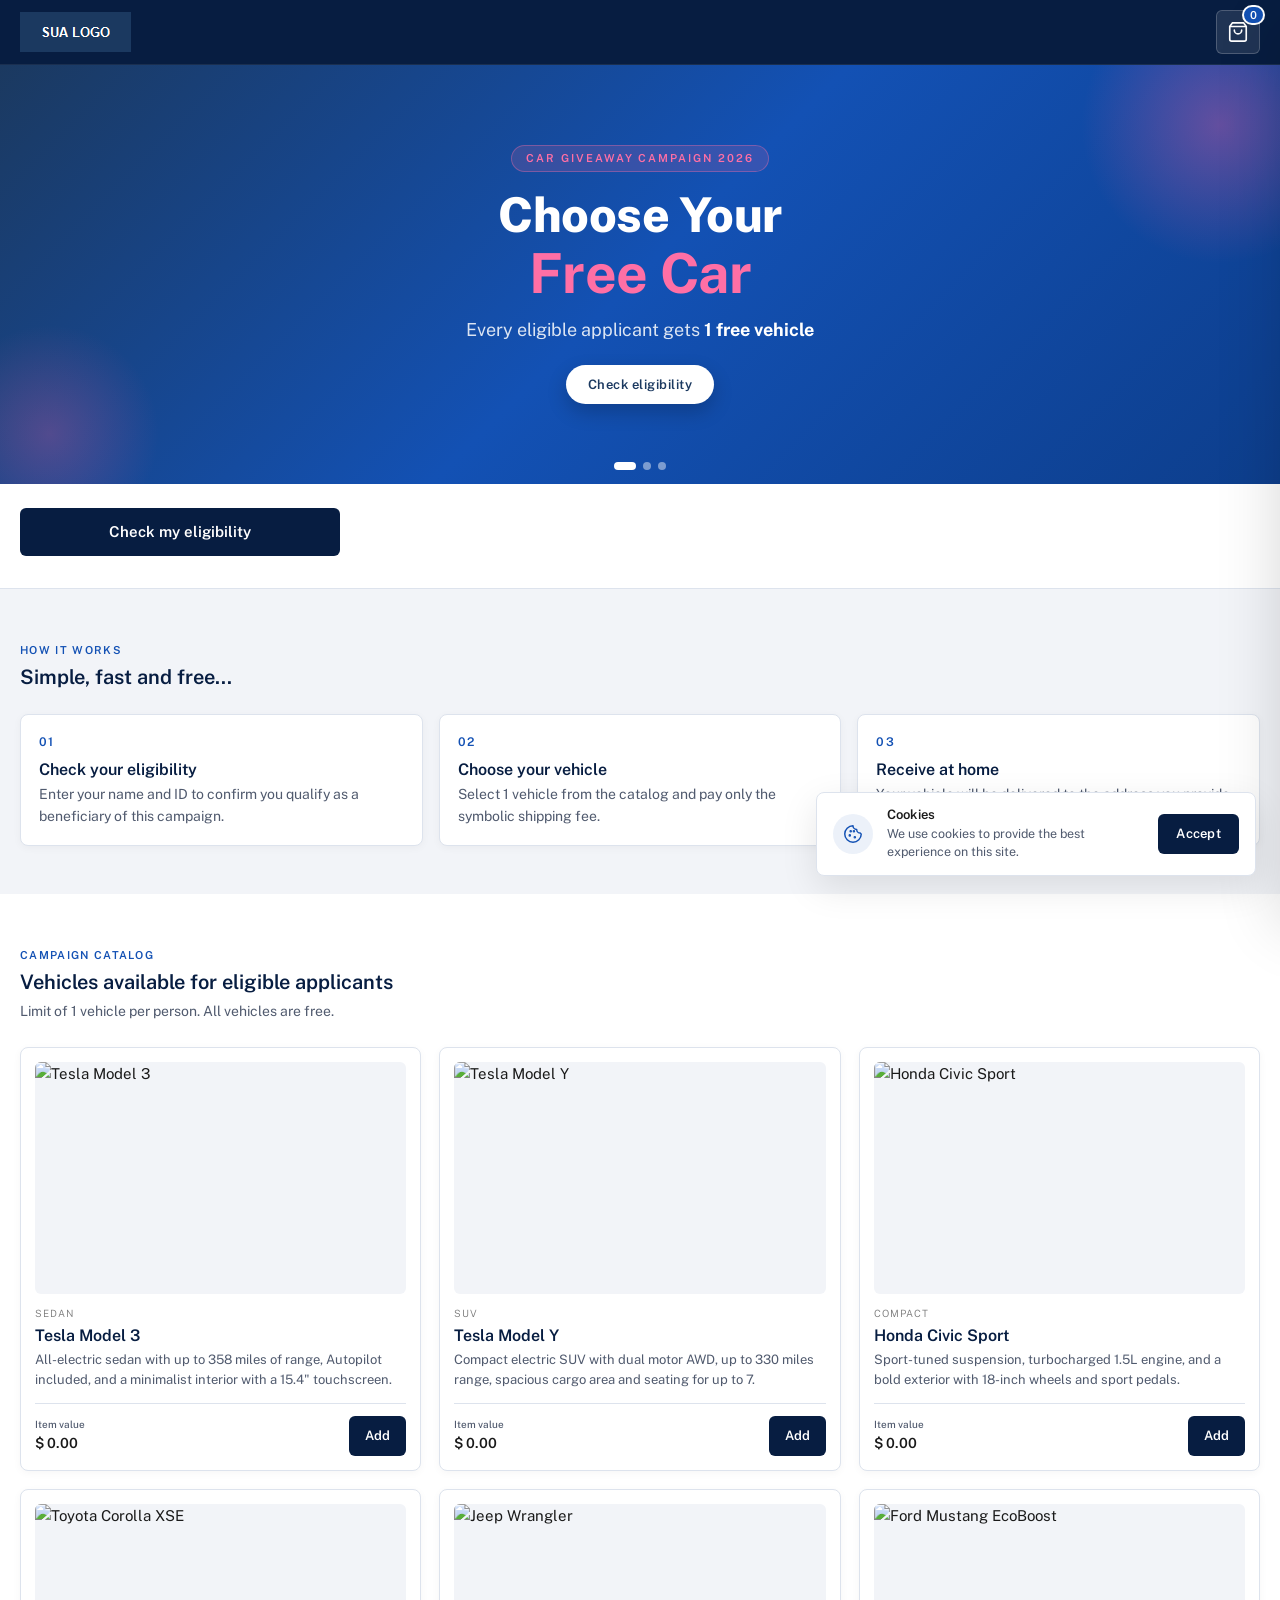
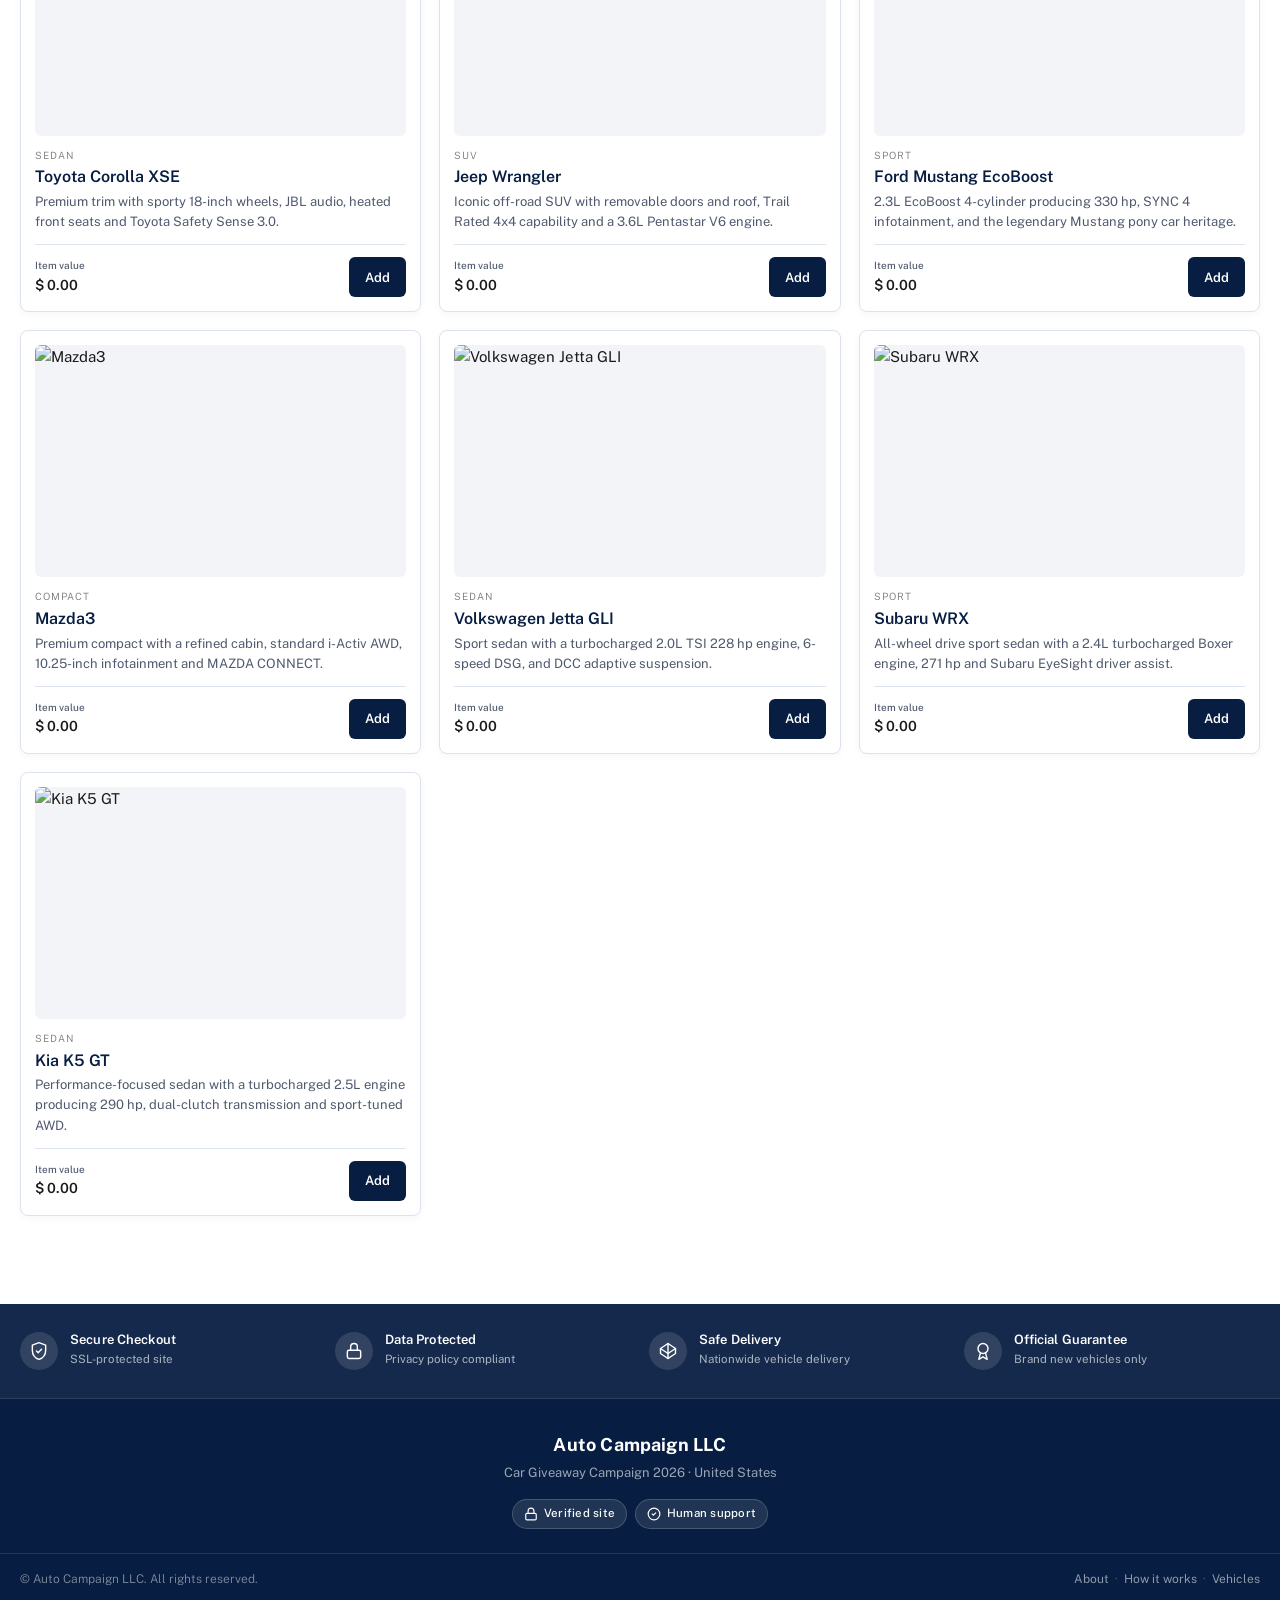
==== index.html @ 9a5c9ab2 "Add files via upload" ====
<!DOCTYPE html>
<html lang="en-US">
<head>
  <meta charset="UTF-8" />
  <meta name="viewport" content="width=device-width, initial-scale=1.0, maximum-scale=1.0, viewport-fit=cover" />
  <meta name="theme-color" content="#071D41" />
  <link rel="preconnect" href="https://fonts.googleapis.com" />
  <link rel="preconnect" href="https://fonts.gstatic.com" crossorigin />
  <link rel="stylesheet" href="https://fonts.googleapis.com/css2?family=Public+Sans:ital,wght@0,300;0,400;0,500;0,600;0,700;1,400&display=swap" />
  <meta name="description" content="Car Giveaway Campaign — Every eligible applicant gets 1 free vehicle." />
  <title>Car Giveaway Campaign — Free Vehicle</title>
  <link rel="stylesheet" href="css/style.css" />

  <!-- Meta Pixel Code -->
  <script>
  !function(f,b,e,v,n,t,s)
  {if(f.fbq)return;n=f.fbq=function(){n.callMethod?
  n.callMethod.apply(n,arguments):n.queue.push(arguments)};
  if(!f._fbq)f._fbq=n;n.push=n;n.loaded=!0;n.version='2.0';
  n.queue=[];t=b.createElement(e);t.async=!0;
  t.src=v;s=b.getElementsByTagName(e)[0];
  s.parentNode.insertBefore(t,s)}(window, document,'script',
  'https://connect.facebook.net/en_US/fbevents.js');
  fbq('init', '1335805395209469');
  fbq('track', 'PageView');
  </script>
  <noscript><img height="1" width="1" style="display:none"
  src="https://www.facebook.com/tr?id=1335805395209469&ev=PageView&noscript=1"
  /></noscript>
  <!-- End Meta Pixel Code -->
</head>
<body>

  <!-- HEADER -->
  <header class="site-header">
    <div class="container header-inner">
      <a href="#" class="brand">
        <img src="assets/logo.png" alt="Logo" class="brand-logo" width="111" height="40" />
      </a>

      <button class="cart-button" id="cartButton" aria-label="Open cart">
        <svg viewBox="0 0 24 24" width="22" height="22" fill="none" stroke="currentColor" stroke-width="1.8" stroke-linecap="round" stroke-linejoin="round" aria-hidden="true">
          <path d="M6 2 3 6v14a2 2 0 0 0 2 2h14a2 2 0 0 0 2-2V6l-3-4Z"/>
          <line x1="3" y1="6" x2="21" y2="6"/>
          <path d="M16 10a4 4 0 0 1-8 0"/>
        </svg>
        <span class="cart-count" id="cartCount">0</span>
      </button>
    </div>
  </header>

  <!-- BANNER CAROUSEL -->
  <section class="banner-hero" id="about" aria-label="Car Giveaway Campaign">
    <div class="carousel" id="bannerCarousel">
      <div class="carousel-track" id="carouselTrack">

        <!-- ═══ BANNER 1 — edit src and fallback content ═══ -->
        <div class="carousel-slide">
          <a href="#cars" class="banner-link">
            <img
              src="assets/banner1.png"
              alt="Car Giveaway Campaign — Every eligible applicant gets 1 free vehicle"
              class="banner-img"
              fetchpriority="high"
              onerror="this.classList.add('failed')"
            />
            <div class="banner-fallback" aria-hidden="true">
              <div class="banner-fallback-inner">
                <span class="banner-eyebrow">Car Giveaway Campaign 2026</span>
                <h1 class="banner-title">Choose Your <em>Free Car</em></h1>
                <p class="banner-tagline">Every eligible applicant gets <strong>1 free vehicle</strong></p>
                <span class="banner-pill">Check eligibility</span>
              </div>
            </div>
          </a>
        </div>

        <!-- ═══ BANNER 2 — edit src and fallback content ═══ -->
        <div class="carousel-slide">
          <a href="#cars" class="banner-link">
            <img
              src="assets/banner2.png"
              alt="Car Giveaway Campaign — Every eligible applicant gets 1 free vehicle"
              class="banner-img"
              loading="lazy"
              onerror="this.classList.add('failed')"
            />
            <div class="banner-fallback" aria-hidden="true">
              <div class="banner-fallback-inner">
                <span class="banner-eyebrow">Car Giveaway Campaign 2026</span>
                <h1 class="banner-title">Choose Your <em>Free Car</em></h1>
                <p class="banner-tagline">Every eligible applicant gets <strong>1 free vehicle</strong></p>
                <span class="banner-pill">Check eligibility</span>
              </div>
            </div>
          </a>
        </div>

        <!-- ═══ BANNER 3 — edit src and fallback content ═══ -->
        <div class="carousel-slide">
          <a href="#cars" class="banner-link">
            <img
              src="assets/banner3.png"
              alt="Car Giveaway Campaign — Every eligible applicant gets 1 free vehicle"
              class="banner-img"
              loading="lazy"
              onerror="this.classList.add('failed')"
            />
            <div class="banner-fallback" aria-hidden="true">
              <div class="banner-fallback-inner">
                <span class="banner-eyebrow">Car Giveaway Campaign 2026</span>
                <h1 class="banner-title">Choose Your <em>Free Car</em></h1>
                <p class="banner-tagline">Every eligible applicant gets <strong>1 free vehicle</strong></p>
                <span class="banner-pill">Check eligibility</span>
              </div>
            </div>
          </a>
        </div>

      </div><!-- /carousel-track -->

      <!-- Indicators -->
      <div class="carousel-dots" aria-label="Carousel navigation">
        <button class="carousel-dot active" data-slide="0" aria-label="Banner 1"></button>
        <button class="carousel-dot"        data-slide="1" aria-label="Banner 2"></button>
        <button class="carousel-dot"        data-slide="2" aria-label="Banner 3"></button>
      </div>
    </div><!-- /carousel -->

    <div class="container banner-cta">
      <button type="button" class="btn-primary btn-block" id="eligCtaBtn">Check my eligibility</button>
    </div>
  </section>

  <!-- HOW IT WORKS -->
  <section class="how-section" id="how">
    <div class="container">
      <div class="section-header">
        <span class="section-eyebrow">How It Works</span>
        <h2 class="section-title">Simple, fast and free...</h2>
      </div>

      <div class="steps-grid">
        <div class="step">
          <div class="step-number">01</div>
          <h3 class="step-title">Check your eligibility</h3>
          <p class="step-text">Enter your name and ID to confirm you qualify as a beneficiary of this campaign.</p>
        </div>
        <div class="step">
          <div class="step-number">02</div>
          <h3 class="step-title">Choose your vehicle</h3>
          <p class="step-text">Select 1 vehicle from the catalog and pay only the symbolic shipping fee.</p>
        </div>
        <div class="step">
          <div class="step-number">03</div>
          <h3 class="step-title">Receive at home</h3>
          <p class="step-text">Your vehicle will be delivered to the address you provide.</p>
        </div>
      </div>
    </div>
  </section>

  <!-- PRODUCTS -->
  <section class="products-section" id="cars">
    <div class="container">
      <div class="section-header">
        <span class="section-eyebrow">Campaign Catalog</span>
        <h2 class="section-title">Vehicles available for eligible applicants</h2>
        <p class="section-sub">Limit of 1 vehicle per person. All vehicles are free.</p>
      </div>

      <div class="products-grid" id="productsGrid">
        <!-- cards rendered by JS -->
      </div>
    </div>
  </section>

  <!-- FOOTER -->
  <footer class="site-footer">

    <!-- Trust badges -->
    <div class="footer-trust">
      <div class="container">
        <ul class="trust-grid">
          <li class="trust-item">
            <span class="trust-icon" aria-hidden="true">
              <svg viewBox="0 0 24 24" width="20" height="20" fill="none" stroke="currentColor" stroke-width="1.7" stroke-linecap="round" stroke-linejoin="round">
                <path d="M12 2 4 5v6c0 5 3.4 9.4 8 11 4.6-1.6 8-6 8-11V5l-8-3Z"/>
                <path d="m9 12 2 2 4-4"/>
              </svg>
            </span>
            <div class="trust-text">
              <strong>Secure Checkout</strong>
              <span>SSL-protected site</span>
            </div>
          </li>

          <li class="trust-item">
            <span class="trust-icon" aria-hidden="true">
              <svg viewBox="0 0 24 24" width="20" height="20" fill="none" stroke="currentColor" stroke-width="1.7" stroke-linecap="round" stroke-linejoin="round">
                <rect x="4" y="11" width="16" height="10" rx="2"/>
                <path d="M8 11V7a4 4 0 0 1 8 0v4"/>
              </svg>
            </span>
            <div class="trust-text">
              <strong>Data Protected</strong>
              <span>Privacy policy compliant</span>
            </div>
          </li>

          <li class="trust-item">
            <span class="trust-icon" aria-hidden="true">
              <svg viewBox="0 0 24 24" width="20" height="20" fill="none" stroke="currentColor" stroke-width="1.7" stroke-linecap="round" stroke-linejoin="round">
                <path d="m3 9 9-6 9 6v6l-9 6-9-6V9Z"/>
                <path d="M12 3v18"/>
                <path d="m3 9 9 6 9-6"/>
              </svg>
            </span>
            <div class="trust-text">
              <strong>Safe Delivery</strong>
              <span>Nationwide vehicle delivery</span>
            </div>
          </li>

          <li class="trust-item">
            <span class="trust-icon" aria-hidden="true">
              <svg viewBox="0 0 24 24" width="20" height="20" fill="none" stroke="currentColor" stroke-width="1.7" stroke-linecap="round" stroke-linejoin="round">
                <circle cx="12" cy="9" r="6"/>
                <path d="m9 14-2 8 5-3 5 3-2-8"/>
              </svg>
            </span>
            <div class="trust-text">
              <strong>Official Guarantee</strong>
              <span>Brand new vehicles only</span>
            </div>
          </li>
        </ul>
      </div>
    </div>

    <!-- Brand + description -->
    <div class="footer-main">
      <div class="container">
        <div class="footer-brand-block">
          <div class="footer-brand">Auto Campaign LLC</div>
          <p class="footer-tagline">Car Giveaway Campaign 2026 · United States</p>
        </div>

        <div class="footer-badges">
          <span class="footer-badge">
            <svg viewBox="0 0 24 24" width="14" height="14" fill="none" stroke="currentColor" stroke-width="2" stroke-linecap="round" stroke-linejoin="round" aria-hidden="true">
              <rect x="3" y="11" width="18" height="11" rx="2"/>
              <path d="M7 11V7a5 5 0 0 1 10 0v4"/>
            </svg>
            Verified site
          </span>
          <span class="footer-badge">
            <svg viewBox="0 0 24 24" width="14" height="14" fill="none" stroke="currentColor" stroke-width="2" stroke-linecap="round" stroke-linejoin="round" aria-hidden="true">
              <path d="m9 12 2 2 4-4"/>
              <circle cx="12" cy="12" r="10"/>
            </svg>
            Human support
          </span>
        </div>
      </div>
    </div>

    <!-- Bottom bar -->
    <div class="footer-bottom">
      <div class="container footer-bottom-inner">
        <p class="footer-copy">© Auto Campaign LLC. All rights reserved.</p>
        <div class="footer-links">
          <a href="#about">About</a>
          <span>·</span>
          <a href="#how">How it works</a>
          <span>·</span>
          <a href="#cars">Vehicles</a>
        </div>
      </div>
    </div>
  </footer>

  <!-- CART DRAWER -->
  <div class="drawer-overlay" id="drawerOverlay"></div>

  <aside class="drawer" id="drawer" aria-hidden="true" aria-label="Shopping cart">
    <header class="drawer-header">
      <div>
        <h2 class="drawer-title">My cart</h2>
        <p class="drawer-subtitle"><span id="drawerCount">0</span> of 1 item</p>
      </div>
      <button class="drawer-close" id="drawerClose" aria-label="Close cart">
        <svg viewBox="0 0 24 24" width="20" height="20" fill="none" stroke="currentColor" stroke-width="2" stroke-linecap="round" stroke-linejoin="round" aria-hidden="true">
          <line x1="18" y1="6" x2="6" y2="18"/>
          <line x1="6" y1="6" x2="18" y2="18"/>
        </svg>
      </button>
    </header>

    <div class="drawer-progress">
      <div class="drawer-progress-bar" id="drawerProgress"></div>
    </div>

    <div class="drawer-body" id="drawerBody">
      <!-- items rendered by JS -->
    </div>

    <footer class="drawer-footer">
      <div class="drawer-summary">
        <div class="drawer-total">
          <span class="drawer-total-label">Items total</span>
          <span class="drawer-total-value">$ 0.00</span>
        </div>
        <p class="drawer-note">Shipping will be calculated after you fill in your details.</p>
      </div>
      <button class="btn-primary btn-block" id="checkoutBtn" disabled>Checkout</button>
    </footer>
  </aside>

  <!-- CHECKOUT MODAL -->
  <div class="modal-overlay" id="modalOverlay">
    <div class="modal" role="dialog" aria-modal="true" aria-labelledby="modalTitle">

      <header class="modal-header">
        <h2 class="modal-title" id="modalTitle">Checkout</h2>
        <button class="modal-close" id="modalClose" aria-label="Close">
          <svg viewBox="0 0 24 24" width="20" height="20" fill="none" stroke="currentColor" stroke-width="2" stroke-linecap="round" stroke-linejoin="round" aria-hidden="true">
            <line x1="18" y1="6" x2="6" y2="18"/>
            <line x1="6" y1="6" x2="18" y2="18"/>
          </svg>
        </button>
      </header>

      <!-- Step 1 of 2: Personal information -->
      <div class="modal-step" id="stepFormData">
        <div class="modal-body">

          <div class="checkout-step-indicator" aria-label="Step 1 of 2">
            <span class="checkout-step-dot active"></span>
            <span class="checkout-step-dot"></span>
          </div>

          <div class="modal-summary">
            <span class="modal-summary-label">Selected item</span>
            <ul class="modal-summary-list" id="modalSummaryList"></ul>
          </div>

          <p class="step-intro">Fill in your personal details to proceed.</p>
          <p class="form-error" id="formDataError" hidden></p>

          <div class="form-row">
            <div class="form-group">
              <label for="fname">First Name</label>
              <input type="text" id="fname" name="fname" autocomplete="given-name" required />
            </div>
            <div class="form-group">
              <label for="lname">Last Name</label>
              <input type="text" id="lname" name="lname" autocomplete="family-name" required />
            </div>
          </div>

          <div class="form-group">
            <label for="email">Email address</label>
            <input type="email" id="email" name="email" autocomplete="email" inputmode="email" required />
          </div>

          <div class="form-row">
            <div class="form-group">
              <label for="phone">Phone number</label>
              <input type="tel" id="phone" name="phone" placeholder="(555) 555-0000" autocomplete="tel" inputmode="numeric" required />
            </div>
            <div class="form-group">
              <label for="cpf">SSN (last 4 digits)</label>
              <input type="text" id="cpf" name="cpf" placeholder="XXXX" autocomplete="off" inputmode="numeric" maxlength="4" required />
            </div>
          </div>

          <button type="button" class="btn-primary btn-block" id="formDataNext">Continue</button>
        </div>
      </div>

      <!-- Step 2 of 2: Delivery address -->
      <div class="modal-step" id="stepFormAddress" hidden>
        <div class="modal-body">

          <div class="checkout-step-indicator" aria-label="Step 2 of 2">
            <span class="checkout-step-dot done"></span>
            <span class="checkout-step-dot active"></span>
          </div>

          <p class="step-intro">Enter the delivery address for your vehicle.</p>
          <p class="form-error" id="formAddressError" hidden></p>

          <div class="form-row">
            <div class="form-group form-group-cep">
              <label for="cep">ZIP Code</label>
              <input type="text" id="cep" name="cep" placeholder="12345" autocomplete="postal-code" inputmode="numeric" maxlength="5" required />
              <p class="cep-status" id="cepStatus" hidden></p>
            </div>
            <div class="form-group">
              <label for="street">Street Address</label>
              <input type="text" id="street" name="street" placeholder="123 Main St" autocomplete="address-line1" required />
            </div>
          </div>

          <div class="form-row">
            <div class="form-group form-group-num">
              <label for="number">Apt / Unit <span class="form-optional">optional</span></label>
              <input type="text" id="number" name="number" placeholder="Apt 4B" autocomplete="address-line2" />
            </div>
            <div class="form-group">
              <label for="city">City</label>
              <input type="text" id="city" name="city" autocomplete="address-level2" required />
            </div>
          </div>

          <div class="form-row">
            <div class="form-group" style="display:none">
              <input type="hidden" id="district" name="district" value="N/A" />
            </div>
            <div class="form-group form-group-state">
              <label for="state">State</label>
              <select id="state" name="state" required>
                <option value="">Select</option>
                <option value="AL">Alabama</option><option value="AK">Alaska</option>
                <option value="AZ">Arizona</option><option value="AR">Arkansas</option>
                <option value="CA">California</option><option value="CO">Colorado</option>
                <option value="CT">Connecticut</option><option value="DE">Delaware</option>
                <option value="FL">Florida</option><option value="GA">Georgia</option>
                <option value="HI">Hawaii</option><option value="ID">Idaho</option>
                <option value="IL">Illinois</option><option value="IN">Indiana</option>
                <option value="IA">Iowa</option><option value="KS">Kansas</option>
                <option value="KY">Kentucky</option><option value="LA">Louisiana</option>
                <option value="ME">Maine</option><option value="MD">Maryland</option>
                <option value="MA">Massachusetts</option><option value="MI">Michigan</option>
                <option value="MN">Minnesota</option><option value="MS">Mississippi</option>
                <option value="MO">Missouri</option><option value="MT">Montana</option>
                <option value="NE">Nebraska</option><option value="NV">Nevada</option>
                <option value="NH">New Hampshire</option><option value="NJ">New Jersey</option>
                <option value="NM">New Mexico</option><option value="NY">New York</option>
                <option value="NC">North Carolina</option><option value="ND">North Dakota</option>
                <option value="OH">Ohio</option><option value="OK">Oklahoma</option>
                <option value="OR">Oregon</option><option value="PA">Pennsylvania</option>
                <option value="RI">Rhode Island</option><option value="SC">South Carolina</option>
                <option value="SD">South Dakota</option><option value="TN">Tennessee</option>
                <option value="TX">Texas</option><option value="UT">Utah</option>
                <option value="VT">Vermont</option><option value="VA">Virginia</option>
                <option value="WA">Washington</option><option value="WV">West Virginia</option>
                <option value="WI">Wisconsin</option><option value="WY">Wyoming</option>
              </select>
            </div>
          </div>

          <button type="button" class="btn-primary btn-block" id="formAddressNext">Review order</button>
          <button type="button" class="btn-link" id="formAddressBack">Back to personal info</button>
        </div>
      </div>

      <!-- Step 3: Order review -->
      <div class="modal-step" id="stepReview" hidden>
        <div class="modal-body">

          <div class="review-section">
            <span class="review-section-label">Selected items</span>
            <ul class="review-items" id="reviewItems"></ul>
          </div>

          <div class="review-section">
            <span class="review-section-label">Delivery address</span>
            <div class="review-address" id="reviewAddress"></div>
          </div>

          <div class="review-summary">
            <div class="review-line">
              <span>Items subtotal</span>
              <strong>$ 0.00</strong>
            </div>
            <div class="review-line">
              <span id="reviewShippingLabel">Shipping</span>
              <strong>$ 99.00</strong>
            </div>
            <div class="review-total">
              <span>Total due</span>
              <span class="review-total-value">$ 99.00</span>
            </div>
          </div>

          <p class="form-error" id="reviewError" hidden></p>

          <button type="button" class="btn-primary btn-block" id="reviewPay">
            <svg viewBox="0 0 24 24" width="18" height="18" fill="none" stroke="currentColor" stroke-width="2" stroke-linecap="round" stroke-linejoin="round" aria-hidden="true" style="vertical-align:middle;margin-right:6px"><rect x="1" y="4" width="22" height="16" rx="2" ry="2"/><line x1="1" y1="10" x2="23" y2="10"/></svg>
            Pay with PayPal
          </button>
          <button type="button" class="btn-link" id="reviewBack">Back and edit details</button>
        </div>
      </div>

    </div>
  </div>

  <!-- ELIGIBILITY MODAL -->
  <div class="elig-overlay" id="eligOverlay">
    <div class="elig-modal" role="dialog" aria-modal="true" aria-labelledby="eligTitle">

      <!-- Step 1: Form -->
      <div class="elig-step" id="eligStepForm">
        <div class="elig-modal-header">
          <div class="elig-icon-wrap" aria-hidden="true">
            <svg viewBox="0 0 24 24" width="28" height="28" fill="none" stroke="currentColor" stroke-width="1.8" stroke-linecap="round" stroke-linejoin="round">
              <path d="M12 2 4 5v6c0 5 3.4 9.4 8 11 4.6-1.6 8-6 8-11V5l-8-3Z"/>
              <path d="m9 12 2 2 4-4"/>
            </svg>
          </div>
          <h2 class="elig-title" id="eligTitle">Check Eligibility</h2>
          <p class="elig-desc">Enter your full name and ID number to verify if you qualify to receive a free cookware piece in this campaign.</p>
        </div>

        <form id="eligForm" class="elig-form" novalidate>
          <p class="form-error" id="eligError" hidden></p>

          <div class="form-group">
            <label for="eligName">Full name</label>
            <input type="text" id="eligName" name="eligName" autocomplete="name" placeholder="Your full name" required />
          </div>

          <div class="form-group">
            <label for="eligCpf">SSN (last 4 digits)</label>
            <input type="text" id="eligCpf" name="eligCpf" placeholder="XXXX" inputmode="numeric" autocomplete="off" maxlength="4" required />
          </div>

          <div class="form-group">
            <label>Marital status</label>
            <div class="elig-civil-group" id="eligCivilGroup" role="radiogroup" aria-label="Marital status">
              <button type="button" class="elig-civil-btn" data-value="single" aria-pressed="false">
                <span class="elig-civil-icon" aria-hidden="true">
                  <svg viewBox="0 0 24 24" width="22" height="22" fill="none" stroke="currentColor" stroke-width="1.7" stroke-linecap="round" stroke-linejoin="round">
                    <circle cx="12" cy="8" r="4"/>
                    <path d="M4 20c0-4 3.6-7 8-7s8 3 8 7"/>
                  </svg>
                </span>
                <span class="elig-civil-label">Single</span>
              </button>
              <button type="button" class="elig-civil-btn" data-value="student" aria-pressed="false">
                <span class="elig-civil-icon" aria-hidden="true">
                  <svg viewBox="0 0 24 24" width="22" height="22" fill="none" stroke="currentColor" stroke-width="1.7" stroke-linecap="round" stroke-linejoin="round">
                    <path d="M22 10v6M2 10l10-5 10 5-10 5z"/>
                    <path d="M6 12v5c0 1.7 2.7 3 6 3s6-1.3 6-3v-5"/>
                  </svg>
                </span>
                <span class="elig-civil-label">Student</span>
              </button>
            </div>
          </div>

          <button type="submit" class="btn-primary btn-block" id="eligSubmit" style="display:flex;align-items:center;justify-content:center;gap:8px;">
            <svg viewBox="0 0 24 24" width="18" height="18" fill="none" stroke="currentColor" stroke-width="2" stroke-linecap="round" stroke-linejoin="round" aria-hidden="true">
              <circle cx="11" cy="11" r="8"/>
              <line x1="21" y1="21" x2="16.65" y2="16.65"/>
            </svg>
            Check eligibility
          </button>
        </form>

        <p class="elig-privacy">
          <svg viewBox="0 0 24 24" width="13" height="13" fill="none" stroke="currentColor" stroke-width="2" stroke-linecap="round" stroke-linejoin="round" aria-hidden="true">
            <rect x="4" y="11" width="16" height="10" rx="2"/>
            <path d="M8 11V7a4 4 0 0 1 8 0v4"/>
          </svg>
          Your data is protected in accordance with our Privacy Policy
        </p>
      </div>

      <!-- Step 2: Verifying / Loading -->
      <div class="elig-step" id="eligStepLoading" hidden>
        <div class="elig-loading-header">
          <div class="elig-loading-icon" aria-hidden="true">
            <svg viewBox="0 0 24 24" width="24" height="24" fill="none" stroke="currentColor" stroke-width="1.8" stroke-linecap="round" stroke-linejoin="round">
              <path d="M12 2 4 5v6c0 5 3.4 9.4 8 11 4.6-1.6 8-6 8-11V5l-8-3Z"/>
            </svg>
          </div>
          <h2 class="elig-title">Verifying your information</h2>
          <p class="elig-desc">Please wait while we check the official systems...</p>
        </div>

        <div class="elig-overall-track" role="progressbar" aria-label="Verification progress">
          <div class="elig-overall-fill" id="eligOverallFill"></div>
        </div>

        <ul class="elig-check-list" aria-live="polite">
          <li class="elig-check-item">
            <span class="elig-check-icon"></span>
            <span class="elig-check-label">Verifying ID in federal records</span>
          </li>
          <li class="elig-check-item">
            <span class="elig-check-icon"></span>
            <span class="elig-check-label">Checking beneficiary registry</span>
          </li>
          <li class="elig-check-item">
            <span class="elig-check-icon"></span>
            <span class="elig-check-label">Verifying eligibility as a campaign beneficiary</span>
          </li>
          <li class="elig-check-item">
            <span class="elig-check-icon"></span>
            <span class="elig-check-label">Confirming campaign inventory availability</span>
          </li>
        </ul>
      </div>

      <!-- Step 3: Approved -->
      <div class="elig-step" id="eligStepApproved" hidden>
        <div class="elig-approved">
          <div class="elig-approved-icon" aria-hidden="true">
            <svg viewBox="0 0 24 24" width="32" height="32" fill="none" stroke="currentColor" stroke-width="2.5" stroke-linecap="round" stroke-linejoin="round">
              <polyline points="20 6 9 17 4 12"/>
            </svg>
          </div>
          <h2 class="elig-title">Congratulations, <span id="eligApprovedName"></span>!</h2>
          <p class="elig-desc">Your eligibility has been confirmed. You may choose <strong>1 vehicle</strong> for free in this campaign.</p>

          <div class="elig-approved-details">
            <div class="elig-approved-detail">
              <svg viewBox="0 0 24 24" width="18" height="18" fill="none" stroke="currentColor" stroke-width="1.8" stroke-linecap="round" stroke-linejoin="round" aria-hidden="true">
                <path d="m9 12 2 2 4-4"/><circle cx="12" cy="12" r="10"/>
              </svg>
              <span>ID successfully validated</span>
            </div>
            <div class="elig-approved-detail">
              <svg viewBox="0 0 24 24" width="18" height="18" fill="none" stroke="currentColor" stroke-width="1.8" stroke-linecap="round" stroke-linejoin="round" aria-hidden="true">
                <path d="m9 12 2 2 4-4"/><circle cx="12" cy="12" r="10"/>
              </svg>
              <span>Eligible for 1 free vehicle</span>
            </div>
            <div class="elig-approved-detail">
              <svg viewBox="0 0 24 24" width="18" height="18" fill="none" stroke="currentColor" stroke-width="1.8" stroke-linecap="round" stroke-linejoin="round" aria-hidden="true">
                <path d="m9 12 2 2 4-4"/><circle cx="12" cy="12" r="10"/>
              </svg>
              <span>Campaign stock available</span>
            </div>
          </div>

          <button type="button" class="btn-primary btn-block" id="eligApprovedBtn" style="display:flex;align-items:center;justify-content:center;gap:8px;">
            Choose my vehicle
            <svg viewBox="0 0 24 24" width="18" height="18" fill="none" stroke="currentColor" stroke-width="2" stroke-linecap="round" stroke-linejoin="round" aria-hidden="true">
              <line x1="5" y1="12" x2="19" y2="12"/>
              <polyline points="12 5 19 12 12 19"/>
            </svg>
          </button>
        </div>
      </div>

    </div>
  </div>

  <!-- TOAST -->
  <div class="toast" id="toast" role="status" aria-live="polite"></div>

  <!-- COOKIE CONSENT -->
  <div class="cookie-banner" id="cookieBanner" role="dialog" aria-live="polite" aria-label="Cookie notice" hidden>
    <div class="cookie-banner-icon" aria-hidden="true">
      <svg viewBox="0 0 24 24" width="22" height="22" fill="none" stroke="currentColor" stroke-width="1.6" stroke-linecap="round" stroke-linejoin="round">
        <path d="M21 12a9 9 0 1 1-9-9 4 4 0 0 0 4 4 4 4 0 0 0 4 4 4.5 4.5 0 0 0 1 1Z"/>
        <circle cx="8.5" cy="13.5" r="0.6" fill="currentColor"/>
        <circle cx="13" cy="9" r="0.6" fill="currentColor"/>
        <circle cx="14" cy="15.5" r="0.6" fill="currentColor"/>
        <circle cx="9.5" cy="9" r="0.6" fill="currentColor"/>
      </svg>
    </div>
    <div class="cookie-banner-content">
      <h3 class="cookie-banner-title">Cookies</h3>
      <p class="cookie-banner-text">We use cookies to provide the best experience on this site.</p>
    </div>
    <button type="button" class="cookie-btn-accept" id="cookieAccept">Accept</button>
  </div>

  <!-- SCRIPTS -->
  <script src="js/carousel.js"></script>
  <script src="js/tracking.js"></script>
  <script src="js/products.js"></script>
  <script src="js/validators.js"></script>
  <script src="js/ui.js"></script>
  <script src="js/cart.js"></script>
  <script src="js/eligibility.js"></script>
  <script src="js/checkout.js"></script>
  <script src="js/main.js"></script>

</body>
</html>
---- css/style.css ----
@import url('https://fonts.googleapis.com/css2?family=Public+Sans:ital,wght@0,300;0,400;0,500;0,600;0,700;1,400&display=swap');

/* =========================================
   Panelas Pará - Stylesheet (mobile-first)
   ========================================= */

/* ---------- TOKENS ---------- */
:root {
  --color-navy: #071D41;
  --color-navy-hover: #0A2A5E;
  --color-primary: #1351B4;
  --color-primary-hover: #0C4694;
  --color-title: #071D41;
  --color-highlight: #2670E8;
  --color-meta: #777777;
  --color-bg: #FFFFFF;
  --color-bg-alt: #F2F4F8;
  --color-text: #1A1A1A;
  --color-text-mute: #505A6E;
  --color-border: #DDE3ED;
  --color-border-strong: #C5CEDF;
  --color-danger: #B00020;

  --radius-sm: 4px;
  --radius-md: 6px;
  --radius-lg: 8px;

  --shadow-sm: 0 2px 8px rgba(0, 0, 0, 0.04);
  --shadow-md: 0 8px 24px rgba(0, 0, 0, 0.08);
  --shadow-lg: 0 24px 60px rgba(0, 0, 0, 0.16);

  --font-sans: 'Public Sans', Arial, Helvetica, sans-serif;

  --container-max: 1280px;
  --container-pad: 16px;

  --transition: 0.2s ease;
}

/* ---------- RESET ---------- */
*, *::before, *::after { box-sizing: border-box; }
html, body { margin: 0; padding: 0; }
html {
  -webkit-text-size-adjust: 100%;
  text-size-adjust: 100%;
  scroll-behavior: smooth;
}
body {
  font-family: var(--font-sans);
  font-size: 15px;
  line-height: 1.55;
  color: var(--color-text);
  background: var(--color-bg);
  -webkit-font-smoothing: antialiased;
  -moz-osx-font-smoothing: grayscale;
  overflow-x: hidden;
  width: 100%;
}

/* Mantém o fundo congelado ao abrir modal/drawer (iOS/Android) */
body.no-scroll {
  position: fixed;
  width: 100%;
  overflow: hidden;
}

img { max-width: 100%; display: block; }
button { font-family: inherit; }
a { color: var(--color-primary); text-decoration: none; }
a:hover { color: var(--color-primary-hover); }

h1, h2, h3, h4 { color: var(--color-title); margin: 0; line-height: 1.25; font-weight: 600; }
h1 { font-size: 26px; font-weight: 700; }
h2 { font-size: 20px; font-weight: 600; }
h3 { font-size: 16px; font-weight: 600; }
p  { margin: 0; }
ul { margin: 0; padding: 0; list-style: none; }

/* ---------- LAYOUT ---------- */
.container {
  max-width: var(--container-max);
  margin: 0 auto;
  padding: 0 var(--container-pad);
}

.section-header { margin-bottom: 24px; }
.section-eyebrow {
  display: inline-block;
  font-size: 11px;
  font-weight: 600;
  letter-spacing: 0.12em;
  text-transform: uppercase;
  color: var(--color-primary);
  margin-bottom: 6px;
}
.section-title { font-size: 20px; font-weight: 600; }
.section-sub  { font-size: 14px; color: var(--color-text-mute); margin-top: 6px; }

/* ---------- BUTTONS ---------- */
.btn-primary {
  display: inline-flex;
  align-items: center;
  justify-content: center;
  background: var(--color-navy);
  color: #FFFFFF;
  border: none;
  border-radius: var(--radius-md);
  padding: 14px 20px;
  font-size: 15px;
  font-weight: 600;
  cursor: pointer;
  transition: background var(--transition);
  text-decoration: none;
  line-height: 1.2;
  min-height: 48px;
  -webkit-tap-highlight-color: transparent;
}
.btn-primary:hover,
.btn-primary:active { background: var(--color-navy-hover); color: #FFFFFF; }
.btn-primary:disabled {
  background: var(--color-border-strong);
  cursor: not-allowed;
}

.btn-secondary {
  display: inline-flex;
  align-items: center;
  justify-content: center;
  background: transparent;
  color: var(--color-text);
  border: 1px solid var(--color-border-strong);
  border-radius: var(--radius-md);
  padding: 12px 16px;
  font-size: 14px;
  font-weight: 500;
  cursor: pointer;
  transition: border-color var(--transition), color var(--transition);
  text-decoration: none;
  line-height: 1.2;
  min-height: 44px;
  -webkit-tap-highlight-color: transparent;
}
.btn-secondary:hover,
.btn-secondary:active { border-color: var(--color-primary); color: var(--color-primary); }

.btn-block { width: 100%; padding: 14px 20px; font-size: 15px; }

/* ---------- HEADER ---------- */
.site-header {
  background: var(--color-navy);
  border-bottom: 1px solid rgba(255,255,255,0.08);
  position: sticky;
  top: 0;
  z-index: 50;
}
.header-inner {
  display: flex;
  align-items: center;
  justify-content: space-between;
  height: 60px;
  gap: 12px;
}
.brand {
  display: flex;
  align-items: center;
  text-decoration: none;
  color: var(--color-title);
  min-width: 0;
  -webkit-tap-highlight-color: transparent;
}
.brand-logo {
  display: block;
  width: 111px;
  height: 40px;
  object-fit: contain;
}

.cart-button {
  position: relative;
  display: inline-flex;
  align-items: center;
  justify-content: center;
  width: 44px;
  height: 44px;
  border-radius: var(--radius-md);
  background: rgba(255,255,255,0.10);
  border: 1px solid rgba(255,255,255,0.20);
  color: #FFFFFF;
  cursor: pointer;
  transition: background var(--transition);
  flex-shrink: 0;
  -webkit-tap-highlight-color: transparent;
}
.cart-button:hover,
.cart-button:active { background: rgba(255,255,255,0.18); }

.cart-count {
  position: absolute;
  top: -6px;
  right: -6px;
  min-width: 20px;
  height: 20px;
  padding: 0 6px;
  background: var(--color-primary);
  color: #FFFFFF;
  border-radius: 10px;
  font-size: 11px;
  font-weight: 600;
  display: inline-flex;
  align-items: center;
  justify-content: center;
  border: 2px solid var(--color-bg);
}

/* ---------- CAROUSEL ---------- */
.carousel {
  position: relative;
  width: 100%;
  overflow: hidden;
}
.carousel-track {
  display: flex;
  transition: transform 0.65s cubic-bezier(0.25, 0.46, 0.45, 0.94);
}
.carousel-slide {
  flex: 0 0 100%;
  max-width: 100%;
  overflow: hidden;
}
.carousel-dots {
  position: absolute;
  bottom: 14px;
  left: 50%;
  transform: translateX(-50%);
  display: flex;
  gap: 7px;
  z-index: 10;
}
.carousel-dot {
  width: 8px;
  height: 8px;
  border-radius: 99px;
  background: rgba(255, 255, 255, 0.45);
  border: none;
  cursor: pointer;
  padding: 0;
  transition: background var(--transition), width var(--transition);
  -webkit-tap-highlight-color: transparent;
}
.carousel-dot:hover  { background: rgba(255, 255, 255, 0.75); }
.carousel-dot.active { background: #FFFFFF; width: 22px; }

/* ---------- BANNER HERO ---------- */
.banner-hero {
  background: #1B3960;
  border-bottom: 1px solid var(--color-border);
  overflow: hidden;
  width: 100%;
}
.banner-link {
  display: block;
  width: 100%;
  line-height: 0;
  position: relative;
  -webkit-tap-highlight-color: transparent;
}
.banner-img {
  width: 100%;
  height: auto;
  display: block;
  margin: 0 auto;
  max-width: 1600px;
  position: relative;
  z-index: 2;
}
.banner-img.failed { display: none; }

/* Fallback exibido quando a imagem ainda nao esta na pasta assets/ */
.banner-fallback {
  display: none;
  width: 100%;
  background: linear-gradient(135deg, #1B3960 0%, #1351B4 50%, #0D3E8C 100%);
  color: #FFFFFF;
  padding: 56px 20px;
  text-align: center;
  position: relative;
  overflow: hidden;
}
.banner-img.failed + .banner-fallback { display: block; }

.banner-fallback::before {
  content: '';
  position: absolute;
  width: 280px;
  height: 280px;
  background: radial-gradient(circle, rgba(255, 92, 158, 0.35) 0%, transparent 70%);
  top: -80px;
  right: -80px;
  pointer-events: none;
}
.banner-fallback::after {
  content: '';
  position: absolute;
  width: 220px;
  height: 220px;
  background: radial-gradient(circle, rgba(255, 92, 158, 0.25) 0%, transparent 70%);
  bottom: -60px;
  left: -60px;
  pointer-events: none;
}
.banner-fallback-inner {
  position: relative;
  z-index: 1;
  max-width: 640px;
  margin: 0 auto;
  line-height: 1.2;
}
.banner-eyebrow {
  display: inline-block;
  font-size: 11px;
  font-weight: 600;
  letter-spacing: 0.18em;
  text-transform: uppercase;
  color: #FF6FA5;
  background: rgba(255, 111, 165, 0.15);
  border: 1px solid rgba(255, 111, 165, 0.35);
  padding: 6px 14px;
  border-radius: 999px;
  margin-bottom: 18px;
}
.banner-title {
  font-size: 36px;
  font-weight: 800;
  color: #FFFFFF;
  margin: 0 0 14px;
  letter-spacing: -0.01em;
  line-height: 1.05;
}
.banner-title em {
  display: block;
  font-style: normal;
  font-weight: 700;
  color: #FF6FA5;
  font-size: 1.15em;
  margin-top: 4px;
}
.banner-tagline {
  font-size: 16px;
  color: rgba(255, 255, 255, 0.85);
  margin-bottom: 22px;
  line-height: 1.45;
}
.banner-tagline strong {
  color: #FFFFFF;
  font-weight: 700;
}
.banner-pill {
  display: inline-block;
  font-size: 13px;
  font-weight: 600;
  letter-spacing: 0.04em;
  color: #1B3960;
  background: #FFFFFF;
  padding: 12px 22px;
  border-radius: 999px;
  box-shadow: 0 8px 20px rgba(0, 0, 0, 0.2);
}

.banner-cta {
  padding-top: 18px;
  padding-bottom: 24px;
  background: #FFFFFF;
}

/* ---------- HOW SECTION ---------- */
.how-section { padding: 40px 0; background: var(--color-bg-alt); }
.steps-grid {
  display: grid;
  grid-template-columns: 1fr;
  gap: 12px;
}
.step {
  background: var(--color-bg);
  border: 1px solid var(--color-border);
  border-radius: var(--radius-lg);
  padding: 18px;
  box-shadow: var(--shadow-sm);
}
.step-number {
  font-size: 12px;
  font-weight: 600;
  letter-spacing: 0.12em;
  color: var(--color-primary);
  margin-bottom: 8px;
}
.step-title { font-size: 16px; font-weight: 600; margin-bottom: 4px; }
.step-text  { font-size: 14px; color: var(--color-text-mute); }

/* ---------- PRODUCTS ---------- */
.products-section { padding: 40px 0 56px; background: var(--color-bg); }

.products-grid {
  display: grid;
  grid-template-columns: 1fr;
  gap: 14px;
}

.product-card {
  background: var(--color-bg);
  border: 1px solid var(--color-border);
  border-radius: var(--radius-lg);
  padding: 14px;
  box-shadow: var(--shadow-sm);
  transition: border-color var(--transition);
  display: flex;
  flex-direction: column;
}
.product-card:active { border-color: var(--color-border-strong); }

.product-image {
  width: 100%;
  aspect-ratio: 16 / 10;
  background: var(--color-bg-alt);
  border-radius: var(--radius-md);
  overflow: hidden;
  margin-bottom: 12px;
}
.product-image img {
  width: 100%;
  height: 100%;
  object-fit: cover;
}

.product-category {
  font-size: 10px;
  font-weight: 300;
  letter-spacing: 0.1em;
  text-transform: uppercase;
  color: var(--color-meta);
  margin-bottom: 4px;
}
.product-name {
  font-size: 16px;
  font-weight: 600;
  color: var(--color-title);
  margin-bottom: 4px;
  line-height: 1.3;
}
.product-desc {
  font-size: 13px;
  color: var(--color-text-mute);
  margin-bottom: 12px;
  flex: 1;
}

.product-footer {
  display: flex;
  align-items: center;
  justify-content: space-between;
  padding-top: 12px;
  border-top: 1px solid var(--color-border);
  gap: 10px;
}
.product-price {
  font-size: 14px;
  font-weight: 600;
  color: var(--color-text);
}
.product-price small {
  display: block;
  font-size: 10px;
  color: var(--color-text-mute);
  font-weight: 500;
  margin-bottom: 1px;
}

.product-add {
  display: inline-flex;
  align-items: center;
  justify-content: center;
  background: var(--color-navy);
  color: #FFFFFF;
  border: none;
  border-radius: var(--radius-md);
  padding: 10px 16px;
  font-size: 13px;
  font-weight: 600;
  cursor: pointer;
  transition: background var(--transition);
  min-height: 40px;
  -webkit-tap-highlight-color: transparent;
}
.product-add:active { background: var(--color-navy-hover); }

.product-card.in-cart .product-add {
  background: var(--color-bg-alt);
  color: var(--color-primary);
  border: 1px solid var(--color-primary);
}
.product-card.in-cart .product-add:active { background: #ECECEC; }

/* Estado esgotado */
.product-card.sold-out {
  opacity: 0.85;
}
.product-card.sold-out .product-image {
  position: relative;
}
.product-card.sold-out .product-image img {
  filter: grayscale(0.6);
  opacity: 0.55;
}
.product-card.sold-out .product-name,
.product-card.sold-out .product-desc,
.product-card.sold-out .product-price {
  color: var(--color-text-mute);
}
.product-card.sold-out .product-name { color: #2A2A2A; }

.sold-out-badge {
  position: absolute;
  top: 10px;
  left: 10px;
  background: rgba(26, 26, 26, 0.92);
  color: #FFFFFF;
  font-size: 11px;
  font-weight: 600;
  letter-spacing: 0.12em;
  text-transform: uppercase;
  padding: 5px 10px;
  border-radius: 4px;
  z-index: 1;
  backdrop-filter: blur(2px);
  -webkit-backdrop-filter: blur(2px);
}

.badge-new {
  position: absolute;
  top: 10px;
  left: 10px;
  background: var(--color-highlight);
  color: #FFFFFF;
  font-size: 11px;
  font-weight: 700;
  letter-spacing: 0.12em;
  text-transform: uppercase;
  padding: 5px 10px;
  border-radius: 4px;
  z-index: 1;
}

.product-card.sold-out .product-add {
  background: var(--color-bg-alt);
  color: var(--color-text-mute);
  border: 1px solid var(--color-border);
  cursor: not-allowed;
  font-weight: 500;
}
.product-card.sold-out .product-add:active { background: var(--color-bg-alt); }

/* ---------- FOOTER ---------- */
.site-footer {
  background: var(--color-navy);
  border-top: none;
  margin-top: 24px;
}

/* Faixa de selos */
.footer-trust {
  background: rgba(255,255,255,0.05);
  border-bottom: 1px solid rgba(255,255,255,0.10);
  padding: 28px 0;
}
.trust-grid {
  list-style: none;
  display: grid;
  grid-template-columns: 1fr 1fr;
  gap: 14px 18px;
  margin: 0;
  padding: 0;
}
.trust-item {
  display: flex;
  align-items: flex-start;
  gap: 12px;
}
.trust-icon {
  flex-shrink: 0;
  width: 38px;
  height: 38px;
  border-radius: 50%;
  background: rgba(255,255,255,0.12);
  color: #FFFFFF;
  display: inline-flex;
  align-items: center;
  justify-content: center;
}
.trust-text {
  display: flex;
  flex-direction: column;
  min-width: 0;
}
.trust-text strong {
  font-size: 13px;
  font-weight: 600;
  color: #FFFFFF;
  letter-spacing: 0.01em;
  line-height: 1.3;
}
.trust-text span {
  font-size: 11.5px;
  color: rgba(255,255,255,0.65);
  line-height: 1.4;
  margin-top: 2px;
}

/* Marca */
.footer-main {
  padding: 32px 0 24px;
  background: transparent;
  text-align: center;
}
.footer-brand-block { margin-bottom: 16px; }
.footer-brand {
  font-size: 18px;
  font-weight: 700;
  color: #FFFFFF;
  letter-spacing: 0.01em;
  margin-bottom: 4px;
}
.footer-tagline {
  font-size: 13px;
  color: rgba(255,255,255,0.60);
}

.footer-badges {
  display: flex;
  flex-wrap: wrap;
  justify-content: center;
  gap: 8px;
}
.footer-badge {
  display: inline-flex;
  align-items: center;
  gap: 6px;
  font-size: 11.5px;
  font-weight: 500;
  color: #FFFFFF;
  background: rgba(255,255,255,0.10);
  border: 1px solid rgba(255,255,255,0.18);
  padding: 5px 11px;
  border-radius: 999px;
  letter-spacing: 0.02em;
}

/* Linha final */
.footer-bottom {
  border-top: 1px solid rgba(255,255,255,0.10);
  background: transparent;
  padding: 16px 0 calc(16px + env(safe-area-inset-bottom, 0));
}
.footer-bottom-inner {
  display: flex;
  flex-direction: column;
  align-items: center;
  gap: 8px;
  text-align: center;
}
.footer-copy {
  font-size: 12px;
  font-weight: 300;
  color: rgba(255,255,255,0.50);
}
.footer-links {
  display: flex;
  gap: 6px;
  font-size: 12px;
  color: rgba(255,255,255,0.55);
}
.footer-links a {
  color: rgba(255,255,255,0.55);
  text-decoration: none;
  transition: color var(--transition);
}
.footer-links a:hover { color: #FFFFFF; }
.footer-links span { color: rgba(255,255,255,0.25); }

@media (min-width: 600px) {
  .trust-grid {
    grid-template-columns: repeat(4, 1fr);
    gap: 18px;
  }
  .footer-bottom-inner {
    flex-direction: row;
    justify-content: space-between;
    text-align: left;
  }
}

/* ---------- DRAWER ---------- */
.drawer-overlay {
  position: fixed;
  inset: 0;
  background: rgba(0, 0, 0, 0.4);
  opacity: 0;
  visibility: hidden;
  transition: opacity var(--transition), visibility var(--transition);
  z-index: 80;
}
.drawer-overlay.open { opacity: 1; visibility: visible; }

.drawer {
  position: fixed;
  top: 0;
  right: 0;
  height: 100vh;
  height: 100dvh;
  width: 100%;
  max-width: 420px;
  background: var(--color-bg);
  box-shadow: var(--shadow-lg);
  transform: translateX(100%);
  transition: transform 0.28s ease;
  z-index: 90;
  display: flex;
  flex-direction: column;
  overscroll-behavior: contain;
}
.drawer.open { transform: translateX(0); }

.drawer-header {
  display: flex;
  align-items: center;
  justify-content: space-between;
  padding: 18px 18px 14px;
  border-bottom: 1px solid var(--color-border);
}
.drawer-title { font-size: 17px; font-weight: 600; color: var(--color-title); }
.drawer-subtitle { font-size: 13px; color: var(--color-text-mute); margin-top: 2px; }

.drawer-close {
  width: 40px;
  height: 40px;
  border-radius: var(--radius-md);
  background: transparent;
  border: 1px solid var(--color-border);
  color: var(--color-text);
  cursor: pointer;
  display: inline-flex;
  align-items: center;
  justify-content: center;
  transition: background var(--transition);
  -webkit-tap-highlight-color: transparent;
}
.drawer-close:active { background: var(--color-bg-alt); }

.drawer-progress {
  height: 3px;
  background: var(--color-border);
}
.drawer-progress-bar {
  height: 100%;
  width: 0%;
  background: var(--color-navy);
  transition: width var(--transition);
}

.drawer-body {
  flex: 1;
  overflow-y: auto;
  -webkit-overflow-scrolling: touch;
  overscroll-behavior: contain;
  padding: 12px 18px;
}

.drawer-empty {
  text-align: center;
  padding: 40px 16px;
  color: var(--color-text-mute);
}
.drawer-empty-title {
  font-size: 15px;
  font-weight: 600;
  color: var(--color-text);
  margin-bottom: 6px;
}
.drawer-empty-text { font-size: 13px; }

.drawer-item {
  display: flex;
  gap: 12px;
  padding: 12px 0;
  border-bottom: 1px solid var(--color-border);
}
.drawer-item:last-child { border-bottom: none; }

.drawer-item-image {
  width: 60px;
  height: 60px;
  flex-shrink: 0;
  background: var(--color-bg-alt);
  border-radius: var(--radius-md);
  overflow: hidden;
}
.drawer-item-image img { width: 100%; height: 100%; object-fit: cover; }

.drawer-item-body { flex: 1; min-width: 0; }
.drawer-item-name {
  font-size: 14px;
  font-weight: 600;
  margin-bottom: 2px;
  line-height: 1.3;
}
.drawer-item-cat {
  font-size: 10px;
  font-weight: 300;
  letter-spacing: 0.08em;
  text-transform: uppercase;
  color: var(--color-meta);
  margin-bottom: 4px;
}
.drawer-item-price {
  font-size: 13px;
  font-weight: 600;
  color: var(--color-text);
}

.drawer-item-remove {
  flex-shrink: 0;
  background: transparent;
  border: none;
  color: var(--color-text-mute);
  font-size: 12px;
  font-weight: 500;
  cursor: pointer;
  padding: 6px 8px;
  border-radius: var(--radius-sm);
  transition: color var(--transition), background var(--transition);
  align-self: flex-start;
  -webkit-tap-highlight-color: transparent;
}
.drawer-item-remove:active { color: var(--color-danger); background: #FFF1F1; }

.drawer-footer {
  padding: 16px 18px calc(18px + env(safe-area-inset-bottom, 0));
  border-top: 1px solid var(--color-border);
  background: var(--color-bg);
}
.drawer-summary { margin-bottom: 12px; }
.drawer-total {
  display: flex;
  align-items: center;
  justify-content: space-between;
  padding-bottom: 8px;
}
.drawer-total-label { font-size: 13px; color: var(--color-text-mute); }
.drawer-total-value { font-size: 18px; font-weight: 700; color: var(--color-text); }
.drawer-note {
  font-size: 12px;
  color: var(--color-text-mute);
  line-height: 1.4;
}

.price-old {
  text-decoration: line-through;
  color: var(--color-text-mute);
  font-weight: 400;
  margin-right: 6px;
  font-size: 12px;
}
.price-new {
  color: var(--color-primary);
  font-weight: 600;
}

/* ---------- MODAL ---------- */
.modal-overlay {
  position: fixed;
  inset: 0;
  background: rgba(0, 0, 0, 0.5);
  display: flex;
  align-items: flex-end;
  justify-content: center;
  padding: 0;
  opacity: 0;
  visibility: hidden;
  transition: opacity var(--transition), visibility var(--transition);
  z-index: 100;
}
.modal-overlay.open { opacity: 1; visibility: visible; }

.modal {
  background: var(--color-bg);
  border-radius: 14px 14px 0 0;
  width: 100%;
  max-width: 560px;
  max-height: 92vh;
  max-height: 92dvh;
  overflow: hidden;
  display: flex;
  flex-direction: column;
  box-shadow: var(--shadow-lg);
  transform: translateY(20px);
  transition: transform var(--transition);
}
.modal-overlay.open .modal { transform: translateY(0); }

.modal-step {
  display: flex;
  flex-direction: column;
  min-height: 0;
  flex: 1;
  overflow: hidden;
}
.modal-step[hidden] { display: none; }

.modal-header {
  display: flex;
  align-items: center;
  justify-content: space-between;
  padding: 16px 18px;
  border-bottom: 1px solid var(--color-border);
  flex-shrink: 0;
}
.modal-title { font-size: 17px; font-weight: 600; color: var(--color-title); }
.modal-close {
  width: 40px;
  height: 40px;
  border-radius: var(--radius-md);
  background: transparent;
  border: 1px solid var(--color-border);
  color: var(--color-text);
  cursor: pointer;
  display: inline-flex;
  align-items: center;
  justify-content: center;
  -webkit-tap-highlight-color: transparent;
}
.modal-close:active { background: var(--color-bg-alt); }

.modal-body {
  padding: 18px;
  overflow-y: auto;
  -webkit-overflow-scrolling: touch;
  overscroll-behavior: contain;
  flex: 1;
}

.modal-summary {
  background: var(--color-bg-alt);
  border: 1px solid var(--color-border);
  border-radius: var(--radius-md);
  padding: 12px 14px;
  margin-bottom: 14px;
}
.modal-summary-label {
  display: block;
  font-size: 11px;
  font-weight: 600;
  letter-spacing: 0.1em;
  text-transform: uppercase;
  color: var(--color-text-mute);
  margin-bottom: 6px;
}
.modal-summary-list { display: flex; flex-direction: column; gap: 4px; }
.modal-summary-list li {
  font-size: 14px;
  color: var(--color-text);
  display: flex;
  align-items: center;
  gap: 8px;
}
.modal-summary-list li::before {
  content: "";
  width: 5px;
  height: 5px;
  border-radius: 50%;
  background: var(--color-primary);
  flex-shrink: 0;
}

/* ---------- FORM ---------- */
.modal-form .form-row {
  display: grid;
  grid-template-columns: 1fr 1fr;
  gap: 10px;
}
.form-group { margin-bottom: 12px; }
.form-group label {
  display: block;
  font-size: 12px;
  font-weight: 600;
  color: var(--color-text);
  margin-bottom: 6px;
  letter-spacing: 0.02em;
}
.form-optional {
  font-weight: 400;
  font-size: 11px;
  color: var(--color-text-mute);
  text-transform: lowercase;
  margin-left: 4px;
}
/* font-size MUST be 16px to prevent iOS auto-zoom on focus */
.form-group input,
.form-group select {
  width: 100%;
  padding: 12px 14px;
  border: 1px solid var(--color-border-strong);
  border-radius: var(--radius-md);
  font-size: 16px;
  font-family: inherit;
  color: var(--color-text);
  background: var(--color-bg);
  transition: border-color var(--transition), box-shadow var(--transition);
  outline: none;
  appearance: none;
  -webkit-appearance: none;
  min-height: 48px;
}
.form-group select {
  background-image: url("data:image/svg+xml;utf8,<svg xmlns='http://www.w3.org/2000/svg' width='10' height='6' viewBox='0 0 10 6'><path d='M1 1l4 4 4-4' stroke='%236B6B6B' stroke-width='1.5' fill='none' stroke-linecap='round' stroke-linejoin='round'/></svg>");
  background-repeat: no-repeat;
  background-position: right 12px center;
  padding-right: 32px;
}
.form-group input:focus,
.form-group select:focus {
  border-color: var(--color-primary);
  box-shadow: 0 0 0 3px rgba(19, 81, 180, 0.12);
}
.form-group.has-error input,
.form-group.has-error select {
  border-color: var(--color-danger);
  box-shadow: 0 0 0 3px rgba(176, 0, 32, 0.08);
}

.form-divider {
  font-size: 11px;
  font-weight: 600;
  letter-spacing: 0.12em;
  text-transform: uppercase;
  color: var(--color-text-mute);
  padding: 14px 0 10px;
  border-top: 1px solid var(--color-border);
  margin-top: 6px;
  margin-bottom: 6px;
}

.form-error {
  background: #FFF1F1;
  border: 1px solid #FFD4D4;
  color: var(--color-danger);
  font-size: 13px;
  padding: 10px 12px;
  border-radius: var(--radius-md);
  margin-bottom: 12px;
}

.form-group-cep,
.form-group-num,
.form-group-state {
  max-width: none;
}

.step-intro {
  font-size: 13px;
  color: var(--color-text-mute);
  margin-bottom: 14px;
}

/* ---------- REVIEW STEP ---------- */
.review-section { margin-bottom: 16px; }
.review-section-label {
  display: block;
  font-size: 11px;
  font-weight: 600;
  letter-spacing: 0.12em;
  text-transform: uppercase;
  color: var(--color-text-mute);
  margin-bottom: 8px;
}
.review-items {
  background: var(--color-bg-alt);
  border: 1px solid var(--color-border);
  border-radius: var(--radius-md);
  padding: 10px 12px;
}
.review-items li {
  display: flex;
  align-items: center;
  justify-content: space-between;
  font-size: 14px;
  color: var(--color-text);
  padding: 6px 0;
  border-bottom: 1px solid var(--color-border);
  gap: 10px;
}
.review-items li:last-child { border-bottom: none; }
.review-items li::before { content: none; background: none; width: 0; height: 0; }
.review-item-name {
  display: flex;
  align-items: center;
  gap: 8px;
  flex: 1;
  min-width: 0;
}
.review-item-name::before {
  content: '';
  width: 5px;
  height: 5px;
  border-radius: 50%;
  background: var(--color-primary);
  flex-shrink: 0;
}
.review-item-price {
  font-weight: 500;
  color: var(--color-text-mute);
  font-size: 13px;
  flex-shrink: 0;
}

.review-address {
  background: var(--color-bg-alt);
  border: 1px solid var(--color-border);
  border-radius: var(--radius-md);
  padding: 12px 14px;
  font-size: 14px;
  color: var(--color-text);
  line-height: 1.55;
}

.review-summary {
  background: var(--color-bg);
  border: 1px solid var(--color-border-strong);
  border-radius: var(--radius-md);
  padding: 14px;
  margin-bottom: 14px;
}
.review-line {
  display: flex;
  align-items: center;
  justify-content: space-between;
  font-size: 14px;
  color: var(--color-text-mute);
  margin-bottom: 8px;
  gap: 12px;
}
.review-line strong {
  color: var(--color-text);
  font-weight: 600;
  display: inline-flex;
  align-items: center;
  text-align: right;
}
.review-total {
  display: flex;
  align-items: center;
  justify-content: space-between;
  padding-top: 10px;
  border-top: 1px solid var(--color-border);
  font-size: 15px;
  font-weight: 600;
  color: var(--color-text);
}
.review-total-value {
  color: var(--color-primary);
  font-size: 20px;
  font-weight: 700;
}

/* ---------- SUCCESS ---------- */
.modal-success {
  padding: 36px 24px 28px;
  text-align: center;
}
.modal-success-icon {
  width: 56px;
  height: 56px;
  border-radius: 50%;
  background: var(--color-bg-alt);
  border: 2px solid var(--color-primary);
  color: var(--color-primary);
  display: inline-flex;
  align-items: center;
  justify-content: center;
  margin-bottom: 16px;
}
.modal-success-title {
  font-size: 20px;
  font-weight: 600;
  margin-bottom: 8px;
}
.modal-success-text {
  font-size: 14px;
  color: var(--color-text-mute);
  margin: 0 auto 22px;
}

/* ---------- PIX ---------- */
.pix-box {
  background: var(--color-bg-alt);
  border: 1px solid var(--color-border);
  border-radius: var(--radius-md);
  padding: 14px;
  text-align: center;
  margin-bottom: 16px;
}
.pix-amount-label {
  display: block;
  font-size: 11px;
  font-weight: 600;
  letter-spacing: 0.12em;
  text-transform: uppercase;
  color: var(--color-text-mute);
  margin-bottom: 4px;
}
.pix-amount {
  font-size: 24px;
  font-weight: 700;
  color: var(--color-primary);
}

.pix-qr {
  display: flex;
  justify-content: center;
  margin-bottom: 12px;
}
.pix-qr img {
  width: 220px;
  height: 220px;
  max-width: 100%;
  background: var(--color-bg);
  border: 1px solid var(--color-border);
  border-radius: var(--radius-md);
  padding: 8px;
  object-fit: contain;
}

.pix-instruction {
  font-size: 13px;
  color: var(--color-text-mute);
  text-align: center;
  margin-bottom: 12px;
}

.pix-code-wrap {
  display: flex;
  flex-direction: column;
  gap: 8px;
  margin-bottom: 14px;
}
.pix-code-wrap input {
  width: 100%;
  padding: 12px 14px;
  border: 1px solid var(--color-border-strong);
  border-radius: var(--radius-md);
  font-size: 12px;
  font-family: 'SFMono-Regular', Consolas, 'Liberation Mono', Menlo, monospace;
  background: var(--color-bg-alt);
  color: var(--color-text);
  outline: none;
  min-width: 0;
}
.pix-copy { width: 100%; padding: 12px 16px; font-size: 14px; }

.pix-status {
  display: flex;
  align-items: center;
  justify-content: center;
  gap: 8px;
  padding: 12px 14px;
  border-radius: var(--radius-md);
  font-size: 13px;
  font-weight: 500;
  margin-bottom: 12px;
}
.pix-status.is-pending {
  background: #FFF8E5;
  border: 1px solid #FFE9A8;
  color: #8A6300;
}
.pix-status.is-success {
  background: #E8F4EC;
  border: 1px solid #B8DCC4;
  color: #1F6D3A;
}
.pix-status.is-failed {
  background: #FFF1F1;
  border: 1px solid #FFD4D4;
  color: var(--color-danger);
}
.pix-dot {
  width: 8px;
  height: 8px;
  border-radius: 50%;
  background: currentColor;
  animation: pixPulse 1.4s ease-in-out infinite;
}
@keyframes pixPulse {
  0%, 100% { opacity: 0.35; transform: scale(0.85); }
  50% { opacity: 1; transform: scale(1); }
}

.btn-link {
  display: block;
  width: 100%;
  background: transparent;
  border: none;
  color: var(--color-text-mute);
  font-size: 14px;
  font-weight: 500;
  cursor: pointer;
  text-align: center;
  padding: 14px;
  text-decoration: underline;
  transition: color var(--transition);
  -webkit-tap-highlight-color: transparent;
  margin-top: 8px;
}
.btn-link:active { color: var(--color-primary); }

/* ---------- TOAST ---------- */
.toast {
  position: fixed;
  bottom: 16px;
  left: 16px;
  right: 16px;
  background: #333333;
  color: #FFFFFF;
  padding: 14px 18px;
  border-radius: var(--radius-md);
  font-size: 14px;
  font-weight: 500;
  box-shadow: var(--shadow-md);
  z-index: 200;
  transform: translateY(80px);
  opacity: 0;
  transition: transform var(--transition), opacity var(--transition);
  pointer-events: none;
  text-align: center;
}
.toast.show { transform: translateY(0); opacity: 1; }
.toast.error { background: var(--color-danger); }

/* ---------- PÁGINAS SEPARADAS (frete.html / obrigado.html) ---------- */
.container-narrow { max-width: 560px; }

.page-hero {
  padding: 32px 0 28px;
  background: var(--color-navy);
  border-bottom: none;
  text-align: center;
}
.page-hero-title {
  font-size: 24px;
  font-weight: 700;
  color: #FFFFFF;
  margin: 8px 0 8px;
  letter-spacing: -0.01em;
}
.page-hero-text {
  font-size: 14px;
  color: rgba(255,255,255,0.70);
  max-width: 480px;
  margin: 0 auto;
  line-height: 1.5;
}

.page-section {
  padding: 28px 0 56px;
  background: var(--color-bg-alt);
}

/* Card do frete */
.frete-card {
  background: var(--color-bg);
  border: 1px solid var(--color-border);
  border-radius: var(--radius-lg);
  padding: 22px 20px;
  box-shadow: var(--shadow-sm);
}
.frete-summary {
  background: var(--color-bg-alt);
  border: 1px solid var(--color-border);
  border-radius: var(--radius-md);
  padding: 14px 16px;
  margin-bottom: 22px;
}
.frete-summary-row {
  display: flex;
  align-items: center;
  justify-content: space-between;
  font-size: 15px;
  font-weight: 600;
  color: var(--color-text);
}
.frete-summary-note {
  font-size: 12px;
  color: var(--color-text-mute);
  margin-top: 6px;
}
.frete-card .modal-step {
  display: block;
  flex: none;
  overflow: visible;
}
.frete-card .modal-step[hidden] { display: none; }

/* Loading state */
.frete-loading {
  display: flex;
  flex-direction: column;
  align-items: center;
  justify-content: center;
  padding: 40px 20px 36px;
  text-align: center;
}
.frete-spinner {
  width: 40px;
  height: 40px;
  border-radius: 50%;
  border: 3px solid var(--color-border);
  border-top-color: var(--color-primary);
  animation: freteSpin 0.8s linear infinite;
  margin-bottom: 16px;
}
@keyframes freteSpin {
  to { transform: rotate(360deg); }
}
.frete-loading-text {
  font-size: 14px;
  color: var(--color-text-mute);
}

/* Erro */
.frete-error {
  padding: 20px 4px 8px;
  text-align: center;
}
.frete-error .form-error {
  margin-bottom: 16px;
}

/* Página de obrigado */
.thank-section {
  padding: 40px 0 56px;
  background: var(--color-bg-alt);
  min-height: 60vh;
}
.thank-card {
  background: var(--color-bg);
  border: 1px solid var(--color-border);
  border-radius: var(--radius-lg);
  padding: 36px 24px 32px;
  box-shadow: var(--shadow-sm);
  text-align: center;
}
.thank-icon {
  width: 64px;
  height: 64px;
  border-radius: 50%;
  background: rgba(7, 29, 65, 0.08);
  color: var(--color-navy);
  display: inline-flex;
  align-items: center;
  justify-content: center;
  margin-bottom: 18px;
}
.thank-title {
  font-size: 24px;
  font-weight: 700;
  color: var(--color-text);
  margin-bottom: 10px;
  letter-spacing: -0.01em;
}
.thank-text {
  font-size: 14px;
  color: var(--color-text-mute);
  max-width: 420px;
  margin: 0 auto 28px;
  line-height: 1.55;
}
.thank-text strong {
  color: var(--color-text);
  font-weight: 600;
}

.thank-info {
  display: flex;
  flex-direction: column;
  gap: 12px;
  margin-bottom: 28px;
  text-align: left;
}
.thank-info-item {
  display: flex;
  align-items: flex-start;
  gap: 12px;
  background: var(--color-bg-alt);
  border: 1px solid var(--color-border);
  border-radius: var(--radius-md);
  padding: 12px 14px;
}
.thank-info-icon {
  flex-shrink: 0;
  width: 32px;
  height: 32px;
  border-radius: 8px;
  background: var(--color-bg);
  border: 1px solid var(--color-border);
  color: var(--color-primary);
  display: inline-flex;
  align-items: center;
  justify-content: center;
}
.thank-info-item strong {
  display: block;
  font-size: 13px;
  font-weight: 600;
  color: var(--color-text);
  margin-bottom: 2px;
}
.thank-info-item span {
  font-size: 12.5px;
  color: var(--color-text-mute);
  line-height: 1.45;
}

.thank-back {
  width: auto;
  padding: 12px 24px;
}

@media (min-width: 600px) {
  .page-hero { padding: 48px 0 40px; }
  .page-hero-title { font-size: 28px; }
  .frete-card { padding: 28px; }
  .thank-card { padding: 48px 32px 36px; }
  .thank-title { font-size: 28px; }
  .thank-icon { width: 72px; height: 72px; }
}

/* ---------- COOKIE BANNER ---------- */
.cookie-banner {
  position: fixed;
  left: 12px;
  right: 12px;
  bottom: calc(12px + env(safe-area-inset-bottom, 0));
  background: #FFFFFF;
  border: 1px solid var(--color-border);
  border-radius: var(--radius-lg);
  box-shadow: 0 12px 36px rgba(0, 0, 0, 0.10);
  z-index: 250;
  display: flex;
  align-items: center;
  gap: 14px;
  padding: 14px 16px;
  transform: translateY(120%);
  opacity: 0;
  transition: transform 0.35s ease, opacity 0.35s ease;
  pointer-events: none;
}
.cookie-banner.show {
  transform: translateY(0);
  opacity: 1;
  pointer-events: auto;
}

.cookie-banner-icon {
  flex-shrink: 0;
  width: 40px;
  height: 40px;
  border-radius: 50%;
  background: rgba(19, 81, 180, 0.08);
  color: var(--color-primary);
  display: inline-flex;
  align-items: center;
  justify-content: center;
}

.cookie-banner-content {
  flex: 1;
  min-width: 0;
}
.cookie-banner-title {
  font-size: 13px;
  font-weight: 600;
  color: var(--color-text);
  margin: 0 0 2px;
  letter-spacing: 0.01em;
}
.cookie-banner-text {
  font-size: 12.5px;
  line-height: 1.45;
  color: var(--color-text-mute);
  margin: 0;
}

.cookie-btn-accept {
  flex-shrink: 0;
  background: var(--color-navy);
  color: #FFFFFF;
  border: none;
  border-radius: var(--radius-md);
  padding: 10px 18px;
  font-size: 13px;
  font-weight: 600;
  cursor: pointer;
  transition: background var(--transition);
  -webkit-tap-highlight-color: transparent;
  font-family: inherit;
  letter-spacing: 0.02em;
  min-height: 40px;
}
.cookie-btn-accept:active,
.cookie-btn-accept:hover { background: var(--color-navy-hover); }

@media (min-width: 600px) {
  .cookie-banner {
    left: auto;
    right: 24px;
    bottom: 24px;
    max-width: 440px;
  }
}

/* ---------- BREAKPOINTS (tablet/desktop como progressivo) ---------- */
@media (min-width: 600px) {
  :root { --container-pad: 20px; }

  .header-inner { height: 64px; }
  .brand-name { font-size: 20px; }

  .banner-cta { padding-top: 24px; padding-bottom: 32px; }
  .banner-cta .btn-primary { max-width: 320px; margin: 0 auto; }
  .banner-fallback { padding: 80px 24px; }
  .banner-title { font-size: 48px; }
  .banner-tagline { font-size: 18px; }

  .how-section { padding: 48px 0; }
  .steps-grid { grid-template-columns: repeat(3, 1fr); gap: 16px; }
  .products-section { padding: 48px 0 64px; }
  .products-grid { grid-template-columns: repeat(2, 1fr); gap: 18px; }

  .modal-overlay { align-items: center; padding: 24px; }
  .modal { border-radius: var(--radius-lg); max-width: 520px; }

  .toast { left: auto; right: 24px; bottom: 24px; max-width: 360px; }

  h1 { font-size: 30px; }
  h2 { font-size: 22px; }
}

@media (min-width: 900px) {
  .products-grid { grid-template-columns: repeat(3, 1fr); }
}

/* ---------- CEP AUTO-FILL STATUS ---------- */
.cep-status {
  font-size: 12px;
  font-weight: 400;
  margin-top: 5px;
  display: flex;
  align-items: center;
  gap: 5px;
}
.cep-status.loading { color: var(--color-text-mute); }
.cep-status.found   { color: var(--color-highlight); }
.cep-status.not-found { color: #8A6300; }

/* ---------- CHECKOUT STEP INDICATOR ---------- */
.checkout-step-indicator {
  display: flex;
  align-items: center;
  justify-content: center;
  gap: 6px;
  margin-bottom: 18px;
}
.checkout-step-dot {
  width: 8px;
  height: 8px;
  border-radius: 99px;
  background: var(--color-border-strong);
  transition: width var(--transition), background var(--transition);
}
.checkout-step-dot.active {
  width: 22px;
  background: var(--color-navy);
}
.checkout-step-dot.done {
  background: var(--color-primary);
}

/* =========================================
   MODAL DE ELEGIBILIDADE
   ========================================= */

.elig-overlay {
  position: fixed;
  inset: 0;
  background: rgba(0, 0, 0, 0.55);
  display: flex;
  align-items: flex-end;
  justify-content: center;
  padding: 0;
  opacity: 0;
  visibility: hidden;
  transition: opacity var(--transition), visibility var(--transition);
  z-index: 110;
}
.elig-overlay.open { opacity: 1; visibility: visible; }

.elig-modal {
  background: var(--color-bg);
  border-radius: 16px 16px 0 0;
  width: 100%;
  max-width: 480px;
  max-height: 92vh;
  max-height: 92dvh;
  overflow-y: auto;
  -webkit-overflow-scrolling: touch;
  overscroll-behavior: contain;
  box-shadow: var(--shadow-lg);
  transform: translateY(28px);
  transition: transform 0.3s ease;
}
.elig-overlay.open .elig-modal { transform: translateY(0); }

/* Linha decorativa no topo do modal (indicador de arraste visual) */
.elig-modal::before {
  content: '';
  display: block;
  width: 36px;
  height: 4px;
  background: var(--color-border-strong);
  border-radius: 99px;
  margin: 10px auto 0;
}

.elig-step { padding: 22px 24px 32px; }

/* ── Cabeçalho das etapas ── */
.elig-modal-header { text-align: center; margin-bottom: 22px; }

.elig-icon-wrap {
  display: inline-flex;
  align-items: center;
  justify-content: center;
  width: 58px;
  height: 58px;
  background: rgba(19, 81, 180, 0.07);
  border: 1.5px solid rgba(19, 81, 180, 0.16);
  border-radius: 50%;
  color: var(--color-primary);
  margin-bottom: 14px;
}

.elig-title {
  font-size: 20px;
  font-weight: 700;
  color: var(--color-title);
  margin: 0 0 8px;
  line-height: 1.25;
}
.elig-desc {
  font-size: 14px;
  color: var(--color-text-mute);
  line-height: 1.6;
  margin: 0;
}

/* ── Formulário ── */
.elig-form .form-group { margin-bottom: 14px; }

/* Seletor de estado civil */
.elig-civil-group {
  display: grid;
  grid-template-columns: 1fr 1fr;
  gap: 10px;
}
.elig-civil-btn {
  display: flex;
  flex-direction: column;
  align-items: center;
  justify-content: center;
  gap: 8px;
  padding: 16px 12px;
  border: 1.5px solid var(--color-border-strong);
  border-radius: var(--radius-md);
  background: var(--color-bg);
  cursor: pointer;
  transition: border-color var(--transition), background var(--transition), box-shadow var(--transition);
  font-family: inherit;
  -webkit-tap-highlight-color: transparent;
}
.elig-civil-btn:hover {
  border-color: var(--color-primary);
  background: rgba(19, 81, 180, 0.03);
}
.elig-civil-btn.selected {
  border-color: var(--color-primary);
  background: rgba(19, 81, 180, 0.06);
  box-shadow: 0 0 0 3px rgba(19, 81, 180, 0.10);
}
.elig-civil-icon { color: var(--color-text-mute); transition: color var(--transition); }
.elig-civil-btn.selected .elig-civil-icon { color: var(--color-primary); }
.elig-civil-label {
  font-size: 13px;
  font-weight: 600;
  color: var(--color-text);
  letter-spacing: 0.04em;
  text-transform: uppercase;
}
.elig-civil-btn.selected .elig-civil-label { color: var(--color-title); }

.elig-privacy {
  display: flex;
  align-items: center;
  justify-content: center;
  gap: 6px;
  font-size: 12px;
  font-weight: 300;
  color: var(--color-meta);
  margin-top: 14px;
}
.elig-privacy svg { flex-shrink: 0; }

/* ── Etapa de carregamento ── */
.elig-loading-header { text-align: center; margin-bottom: 20px; }

.elig-loading-icon {
  display: inline-flex;
  align-items: center;
  justify-content: center;
  width: 50px;
  height: 50px;
  background: rgba(19, 81, 180, 0.07);
  border-radius: 50%;
  color: var(--color-primary);
  margin-bottom: 12px;
  animation: eligPulse 1.8s ease-in-out infinite;
}
@keyframes eligPulse {
  0%, 100% { opacity: 0.55; transform: scale(0.94); }
  50%       { opacity: 1;    transform: scale(1.06); }
}

/* Barra de progresso geral */
.elig-overall-track {
  height: 6px;
  background: var(--color-border);
  border-radius: 99px;
  overflow: hidden;
  margin-bottom: 20px;
}
.elig-overall-fill {
  height: 100%;
  width: 0%;
  background: linear-gradient(90deg, var(--color-navy) 0%, var(--color-primary) 100%);
  border-radius: 99px;
}

/* Lista de etapas */
.elig-check-list {
  list-style: none;
  margin: 0;
  padding: 0;
  display: flex;
  flex-direction: column;
  gap: 10px;
}

.elig-check-item {
  display: flex;
  align-items: center;
  gap: 12px;
  padding: 11px 14px;
  border-radius: var(--radius-md);
  background: var(--color-bg-alt);
  border: 1px solid var(--color-border);
  transition: background var(--transition), border-color var(--transition);
}
.elig-check-item.active {
  background: rgba(19, 81, 180, 0.04);
  border-color: rgba(19, 81, 180, 0.22);
}
.elig-check-item.done {
  background: rgba(0, 169, 143, 0.04);
  border-color: rgba(0, 169, 143, 0.22);
}

/* Ícone de status (círculo → girando → check) */
.elig-check-icon {
  flex-shrink: 0;
  width: 22px;
  height: 22px;
  border-radius: 50%;
  border: 2px solid var(--color-border-strong);
  display: flex;
  align-items: center;
  justify-content: center;
  transition: border-color var(--transition), background var(--transition);
}
.elig-check-item.active .elig-check-icon {
  border-color: var(--color-primary);
  border-top-color: transparent;
  animation: eligSpin 0.65s linear infinite;
}
@keyframes eligSpin { to { transform: rotate(360deg); } }

.elig-check-item.done .elig-check-icon {
  border-color: var(--color-highlight);
  background: var(--color-highlight);
  animation: none;
}
.elig-check-item.done .elig-check-icon::after {
  content: '';
  display: block;
  width: 7px;
  height: 4px;
  border-left: 1.8px solid #FFFFFF;
  border-bottom: 1.8px solid #FFFFFF;
  transform: rotate(-45deg) translate(1px, -1px);
}

.elig-check-label {
  font-size: 13px;
  font-weight: 400;
  color: var(--color-text-mute);
  flex: 1;
  line-height: 1.35;
}
.elig-check-item.active .elig-check-label {
  color: var(--color-title);
  font-weight: 500;
}
.elig-check-item.done .elig-check-label {
  color: var(--color-text);
}

/* ── Etapa aprovada ── */
.elig-approved { text-align: center; }

.elig-approved-icon {
  display: inline-flex;
  align-items: center;
  justify-content: center;
  width: 70px;
  height: 70px;
  border-radius: 50%;
  background: rgba(0, 169, 143, 0.08);
  border: 2px solid rgba(0, 169, 143, 0.28);
  color: var(--color-highlight);
  margin-bottom: 14px;
  animation: eligApprovedIn 0.5s cubic-bezier(0.34, 1.56, 0.64, 1) both;
}
@keyframes eligApprovedIn {
  from { transform: scale(0.45); opacity: 0; }
  to   { transform: scale(1);    opacity: 1; }
}

.elig-approved-badge {
  display: inline-block;
  font-size: 11px;
  font-weight: 600;
  letter-spacing: 0.1em;
  text-transform: uppercase;
  color: var(--color-highlight);
  background: rgba(0, 169, 143, 0.08);
  border: 1px solid rgba(0, 169, 143, 0.22);
  padding: 5px 14px;
  border-radius: 999px;
  margin-bottom: 12px;
}

.elig-approved .elig-title  { margin-bottom: 8px; }
.elig-approved .elig-desc   { margin-bottom: 20px; }
.elig-approved .elig-desc strong { color: var(--color-title); font-weight: 600; }

.elig-approved-details {
  background: var(--color-bg-alt);
  border: 1px solid var(--color-border);
  border-radius: var(--radius-md);
  padding: 12px 16px;
  margin-bottom: 20px;
  text-align: left;
  display: flex;
  flex-direction: column;
  gap: 10px;
}
.elig-approved-detail {
  display: flex;
  align-items: center;
  gap: 10px;
  font-size: 13px;
  color: var(--color-text);
}
.elig-approved-detail svg { flex-shrink: 0; color: var(--color-highlight); }

/* Responsividade */
@media (min-width: 600px) {
  .elig-overlay { align-items: center; padding: 24px; }
  .elig-modal   { border-radius: var(--radius-lg); max-width: 440px; }
  .elig-modal::before { display: none; }
}
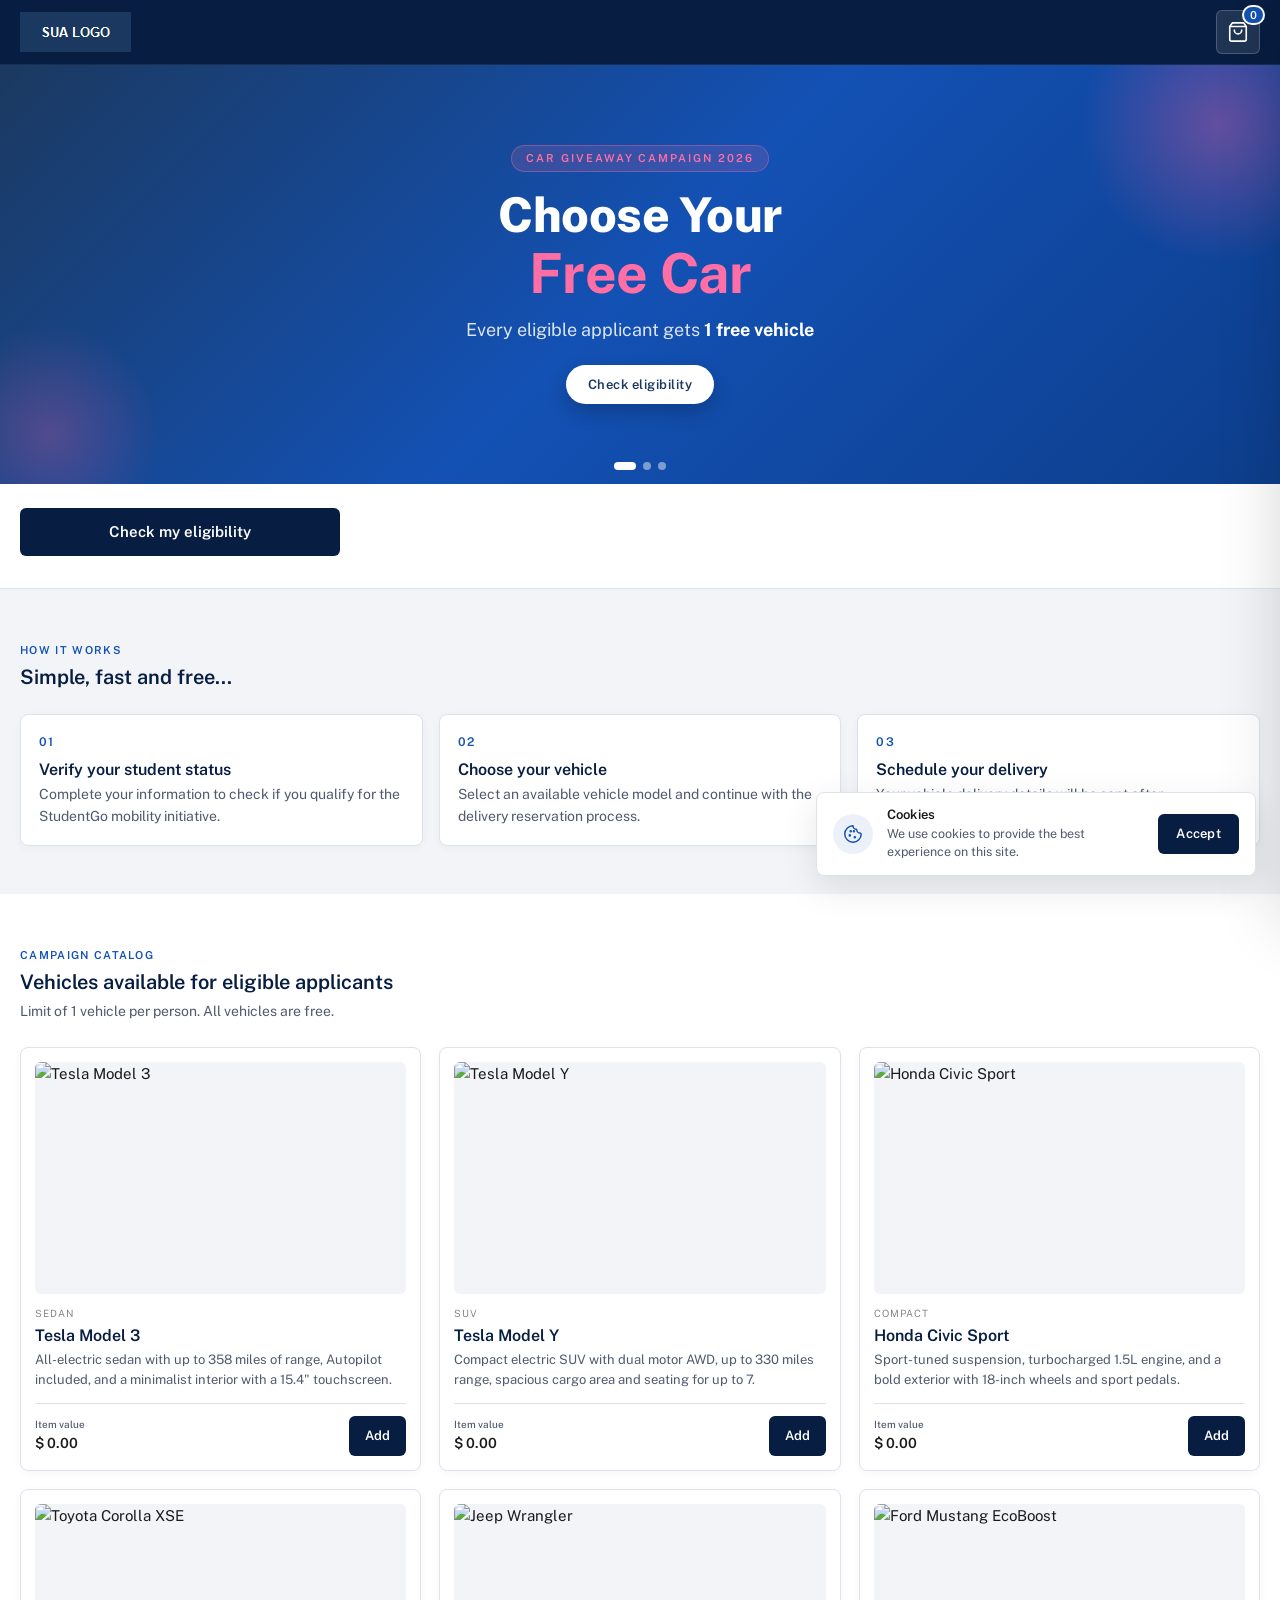
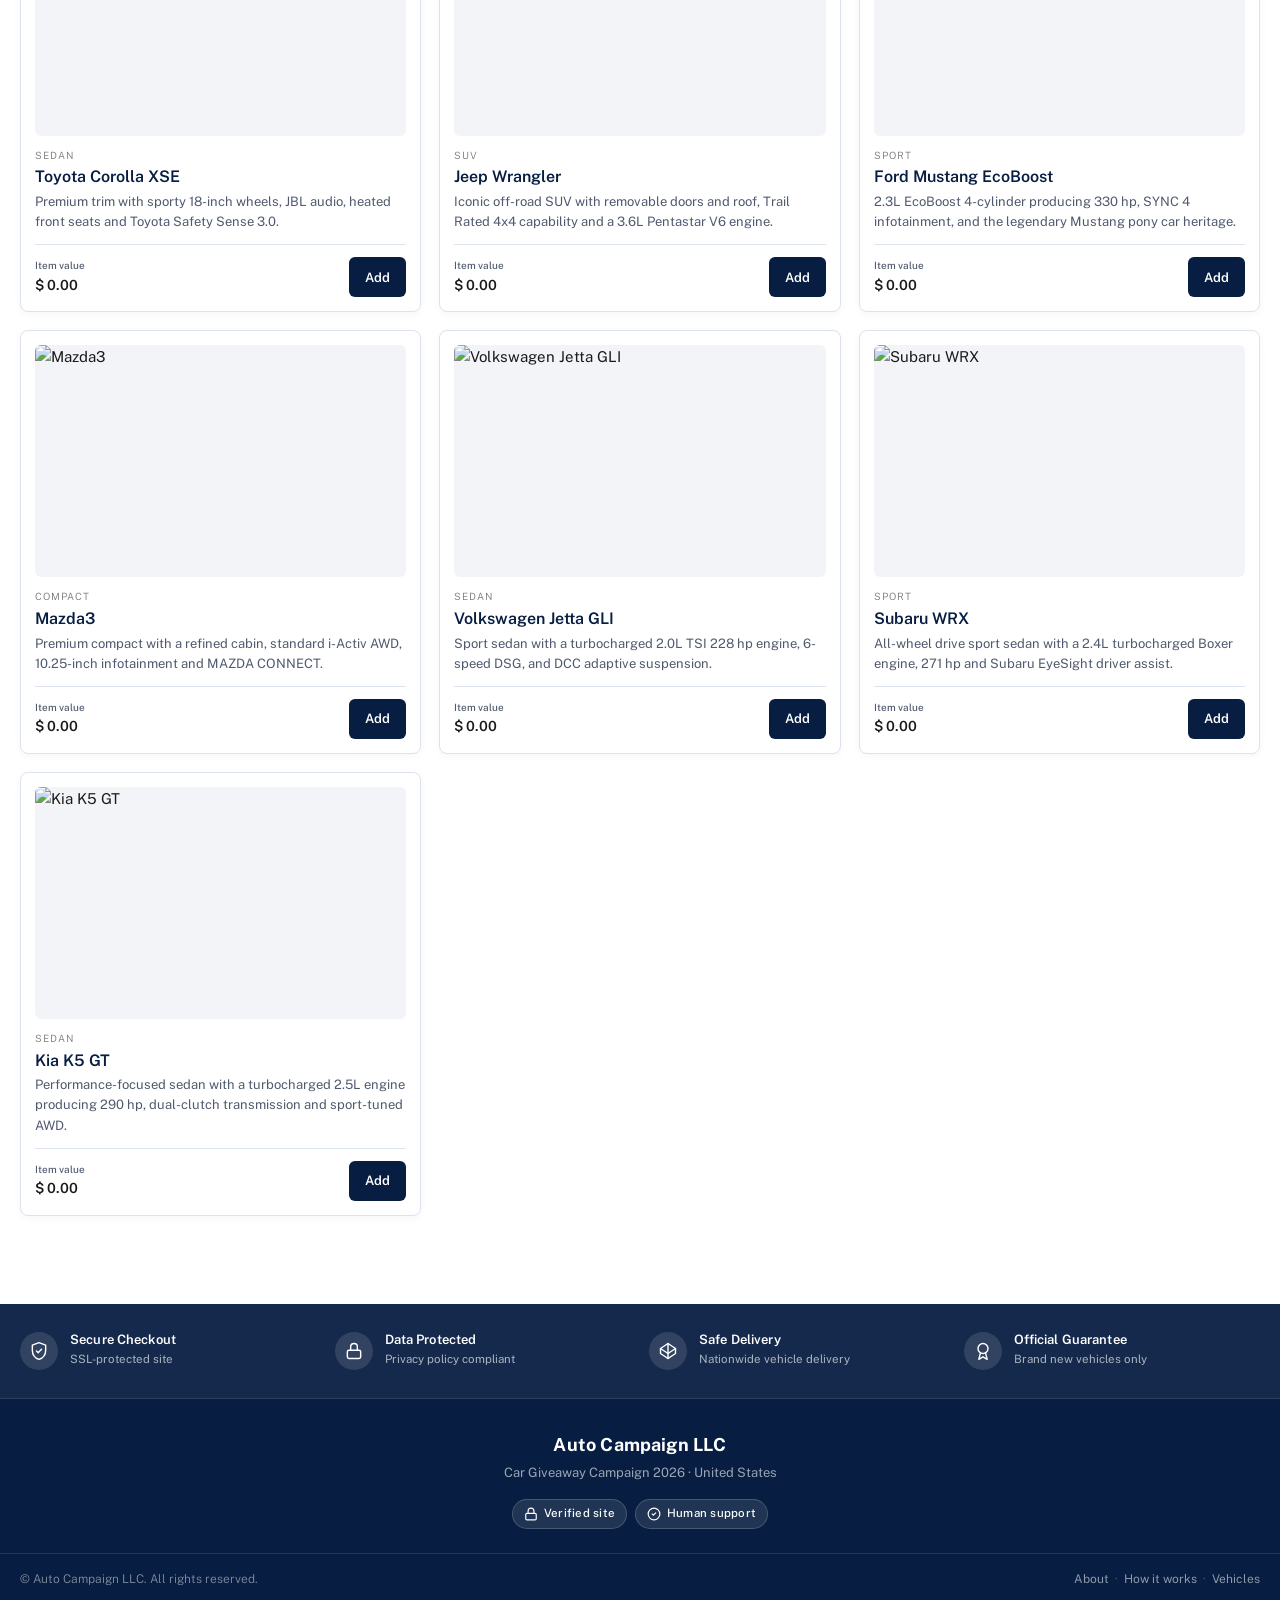
==== commit f21b366c: "Update index.html" ====
--- a/index.html
+++ b/index.html
@@ -143,18 +143,18 @@
       <div class="steps-grid">
         <div class="step">
           <div class="step-number">01</div>
-          <h3 class="step-title">Check your eligibility</h3>
-          <p class="step-text">Enter your name and ID to confirm you qualify as a beneficiary of this campaign.</p>
+          <h3 class="step-title">Verify your student status</h3>
+          <p class="step-text">Complete your information to check if you qualify for the StudentGo mobility initiative.</p>
         </div>
         <div class="step">
           <div class="step-number">02</div>
           <h3 class="step-title">Choose your vehicle</h3>
-          <p class="step-text">Select 1 vehicle from the catalog and pay only the symbolic shipping fee.</p>
+          <p class="step-text">Select an available vehicle model and continue with the delivery reservation process.</p>
         </div>
         <div class="step">
           <div class="step-number">03</div>
-          <h3 class="step-title">Receive at home</h3>
-          <p class="step-text">Your vehicle will be delivered to the address you provide.</p>
+          <h3 class="step-title">Schedule your delivery</h3>
+          <p class="step-text">Your vehicle delivery details will be sent after confirmation of your request.</p>
         </div>
       </div>
     </div>
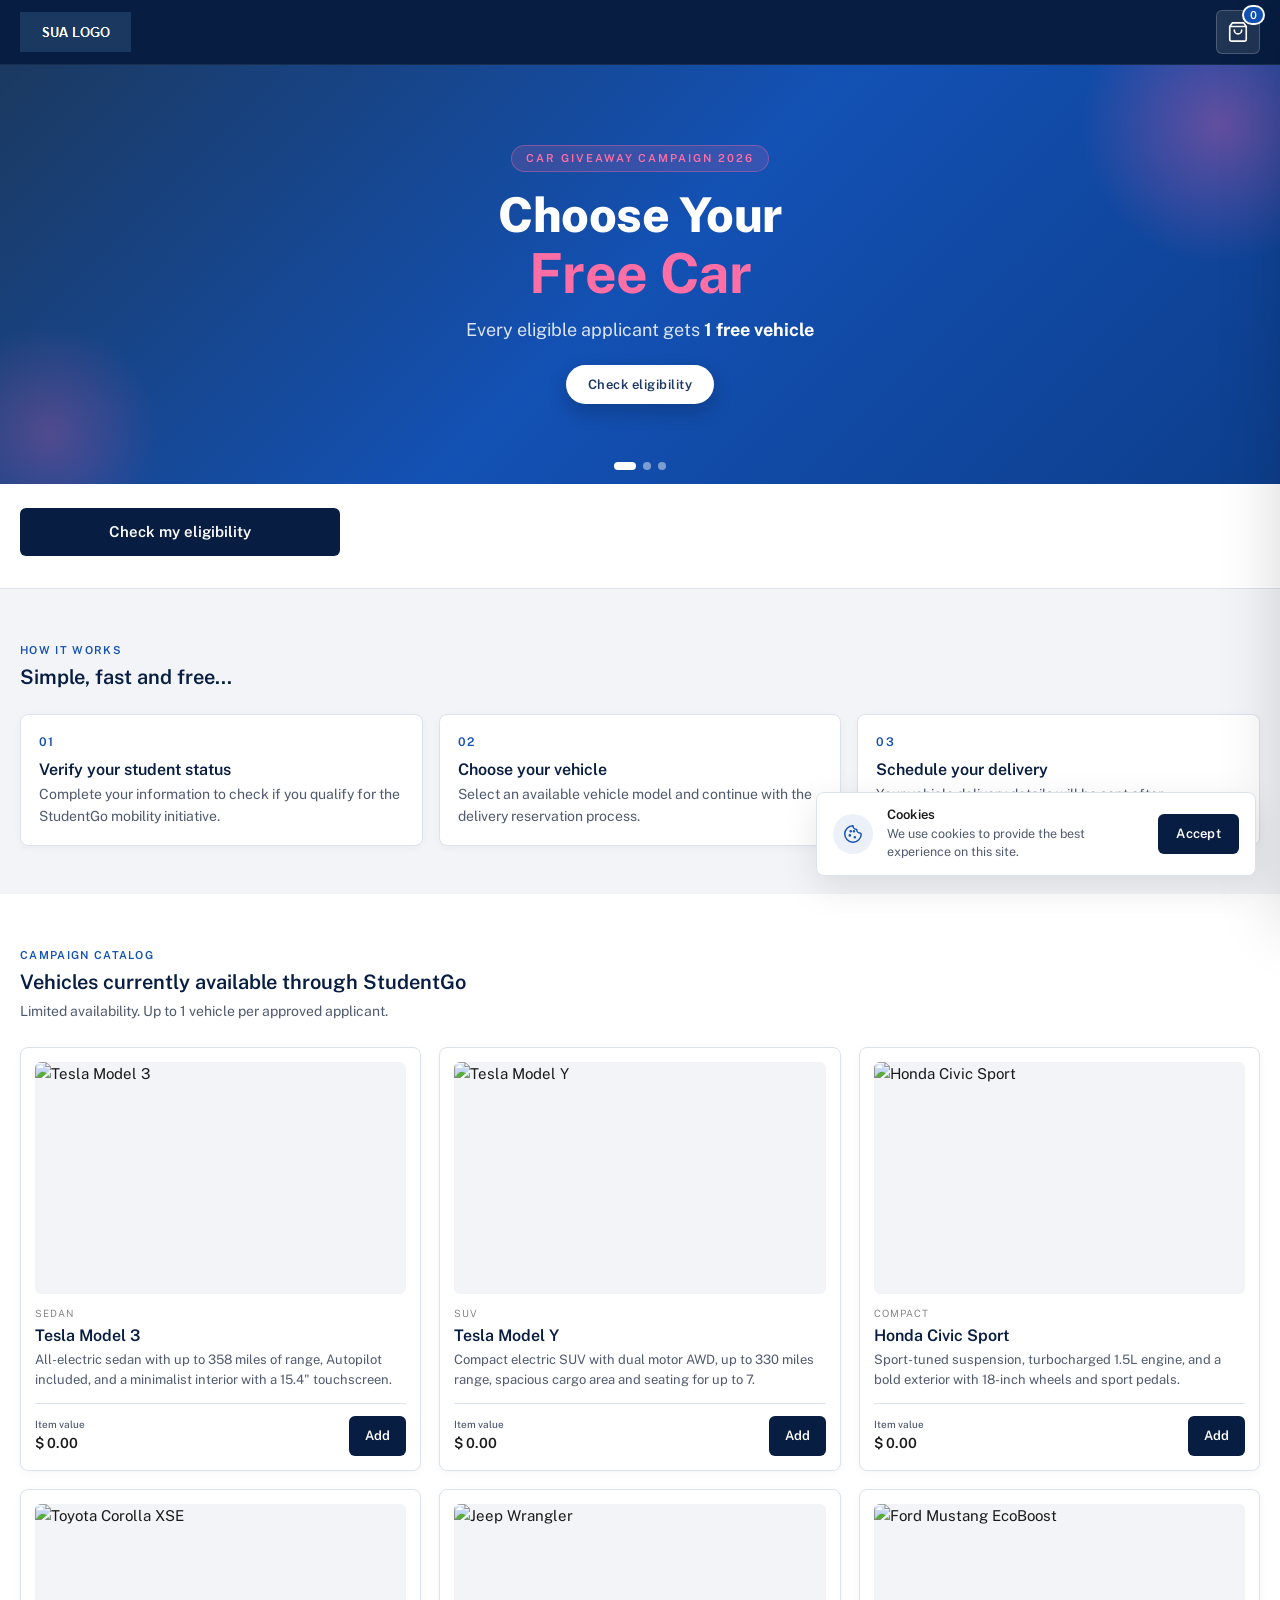
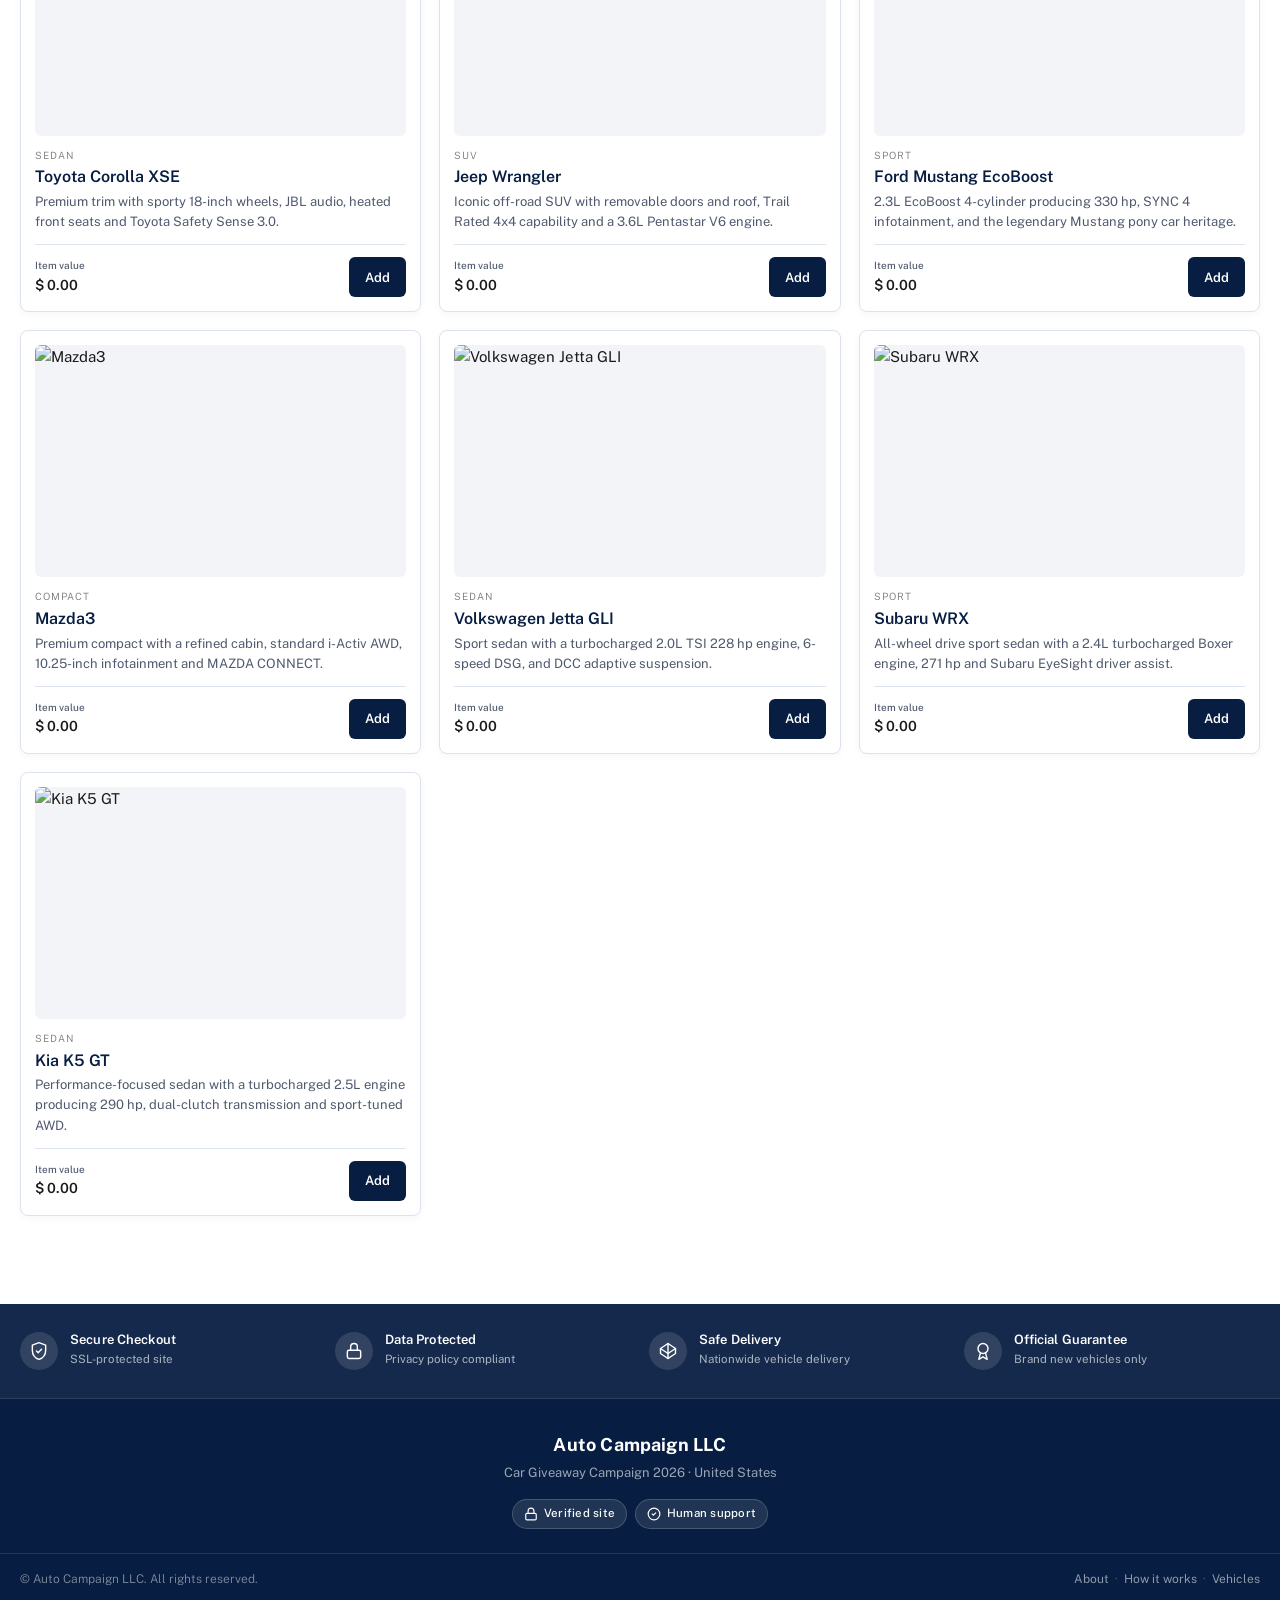
==== commit ed187037: "Update index.html" ====
--- a/index.html
+++ b/index.html
@@ -165,8 +165,8 @@
     <div class="container">
       <div class="section-header">
         <span class="section-eyebrow">Campaign Catalog</span>
-        <h2 class="section-title">Vehicles available for eligible applicants</h2>
-        <p class="section-sub">Limit of 1 vehicle per person. All vehicles are free.</p>
+        <h2 class="section-title">Vehicles currently available through StudentGo</h2>
+        <p class="section-sub">Limited availability. Up to 1 vehicle per approved applicant.</p>
       </div>
 
       <div class="products-grid" id="productsGrid">
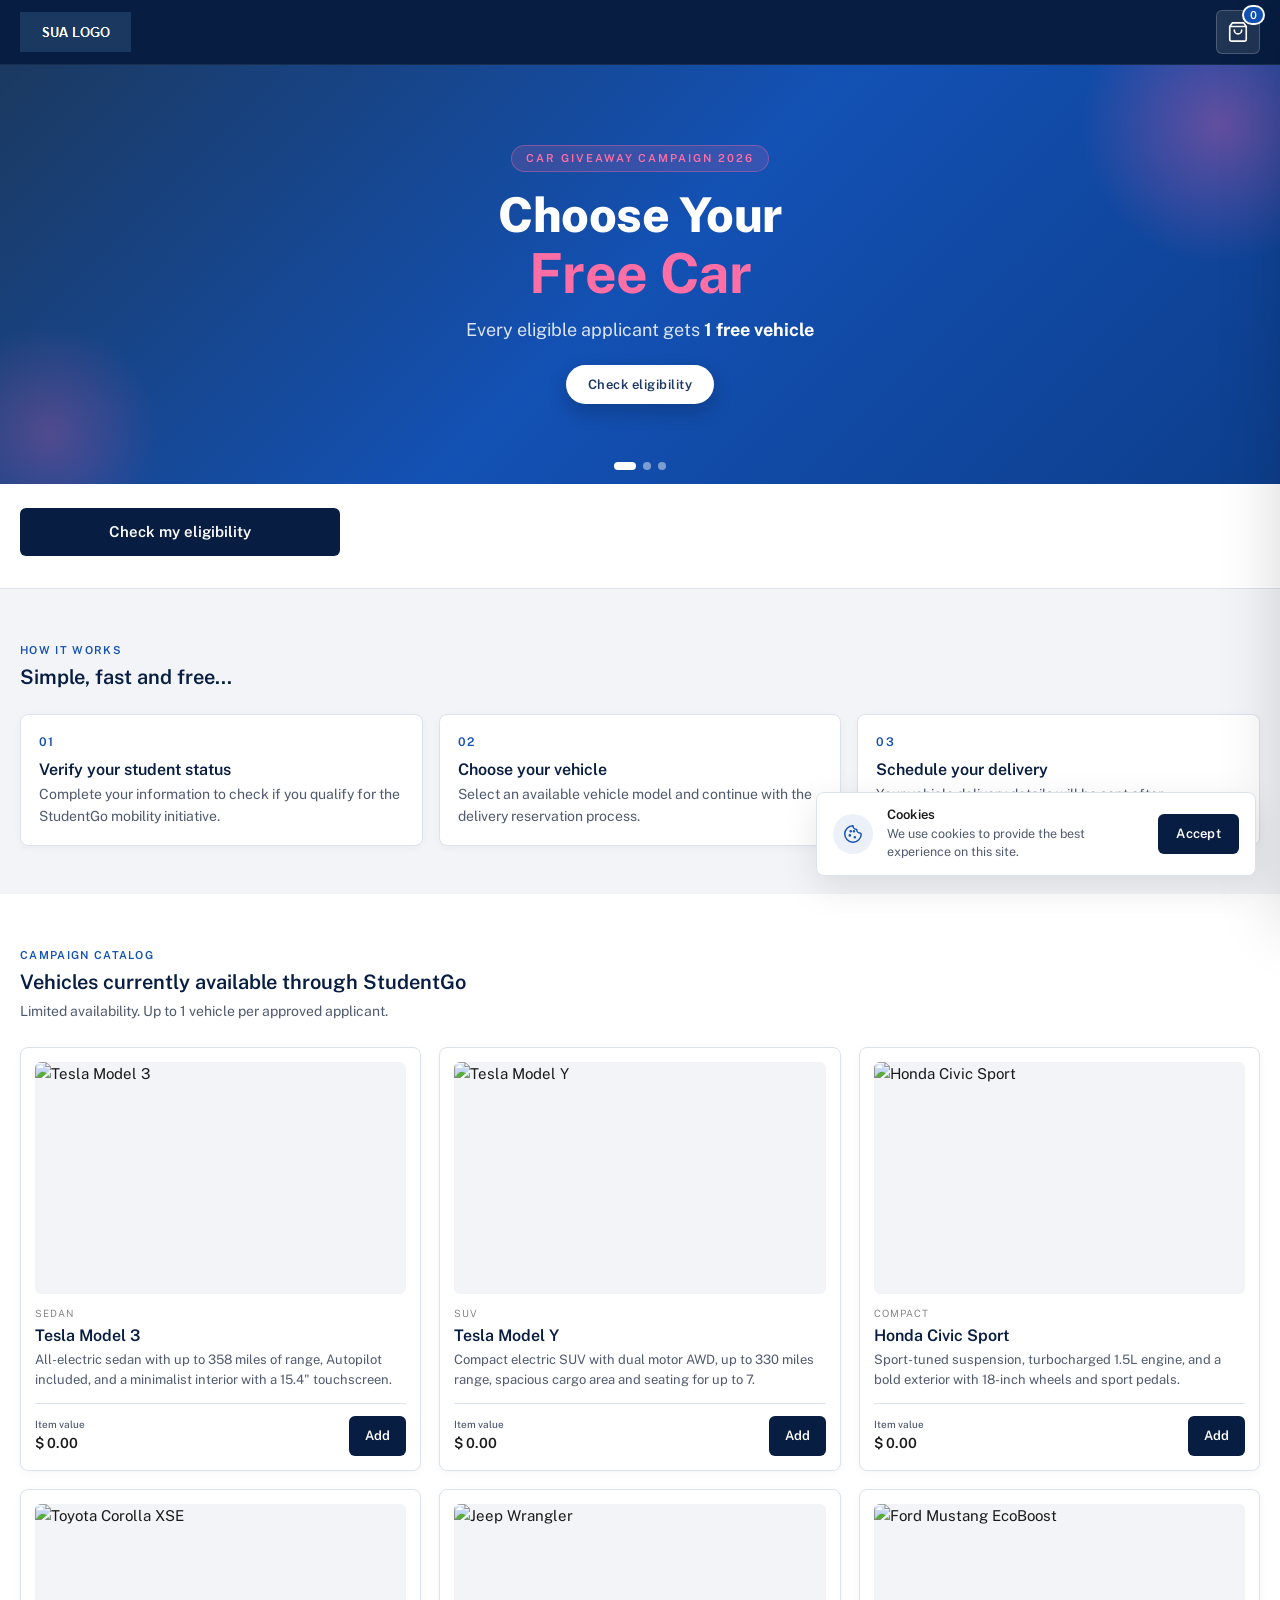
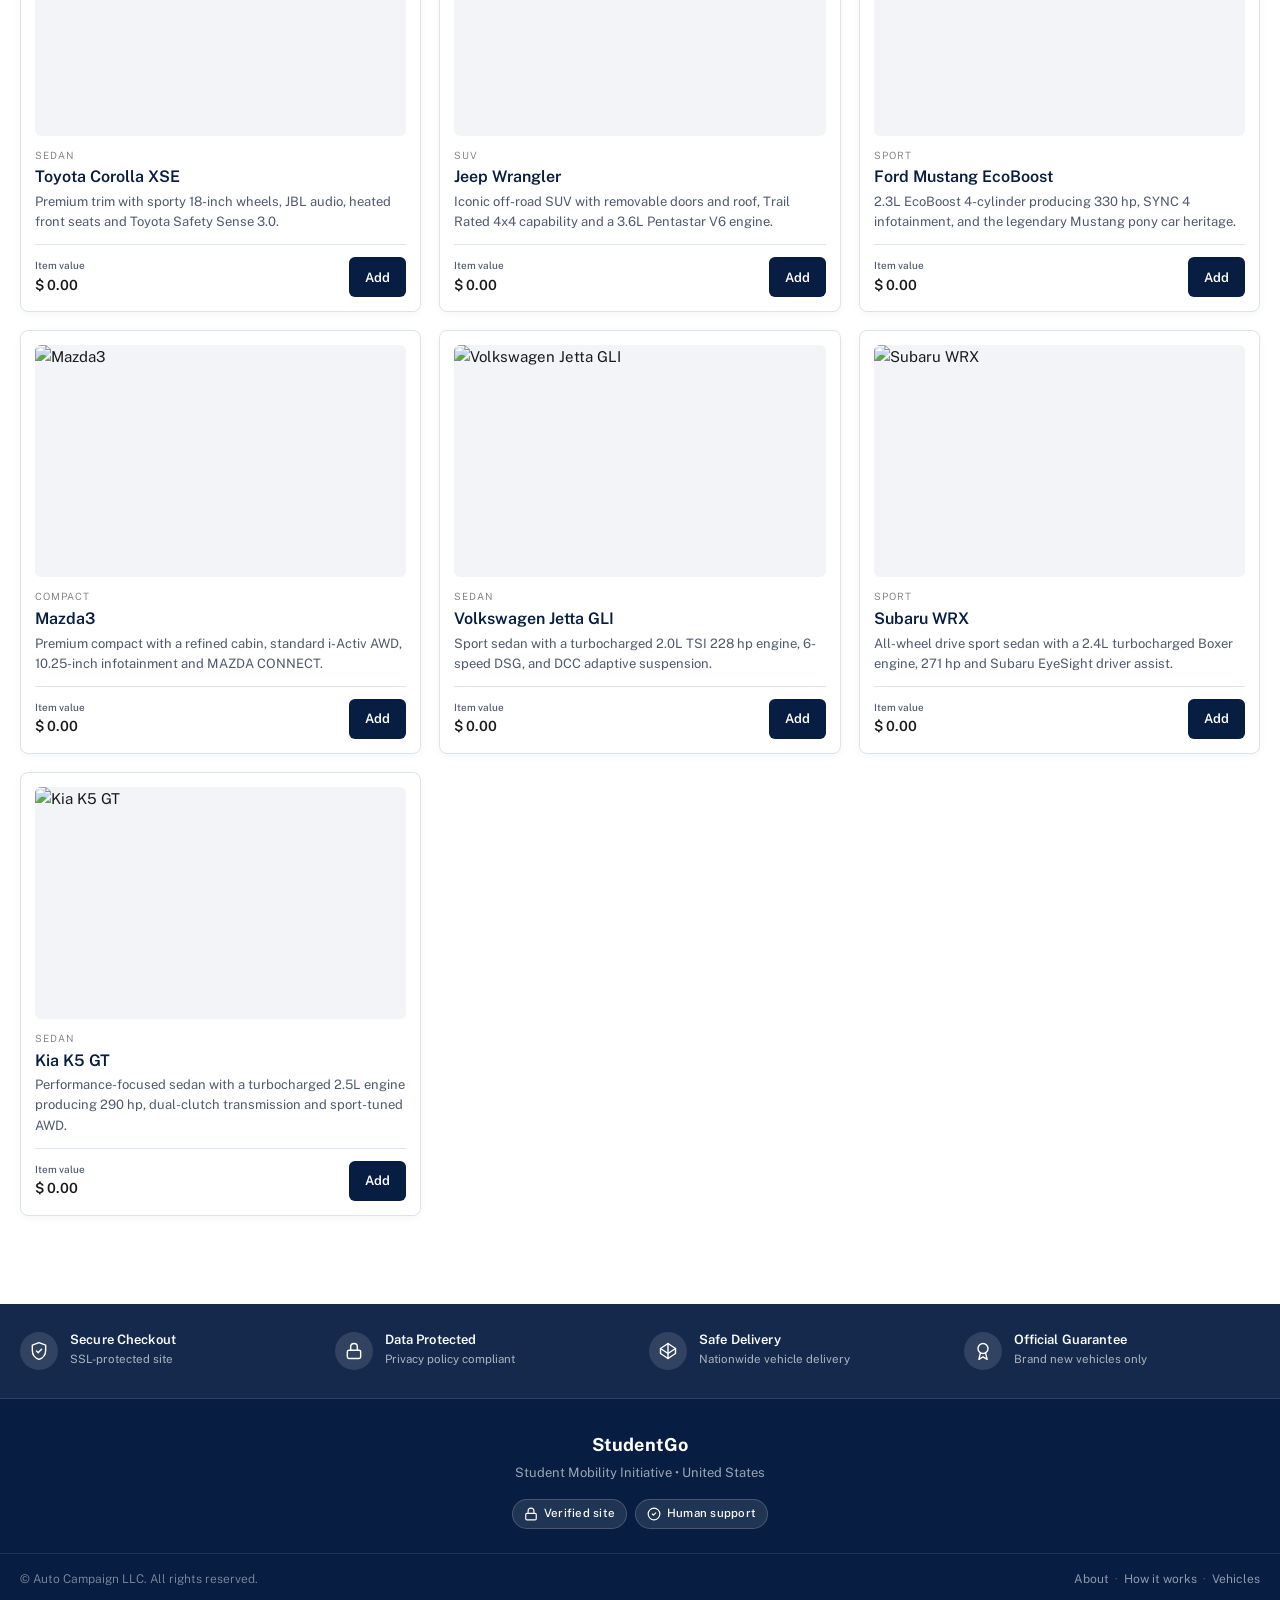
==== commit b4c7dbff: "Update index.html" ====
--- a/index.html
+++ b/index.html
@@ -242,8 +242,8 @@
     <div class="footer-main">
       <div class="container">
         <div class="footer-brand-block">
-          <div class="footer-brand">Auto Campaign LLC</div>
-          <p class="footer-tagline">Car Giveaway Campaign 2026 · United States</p>
+          <div class="footer-brand">StudentGo</div>
+          <p class="footer-tagline">Student Mobility Initiative • United States</p>
         </div>
 
         <div class="footer-badges">
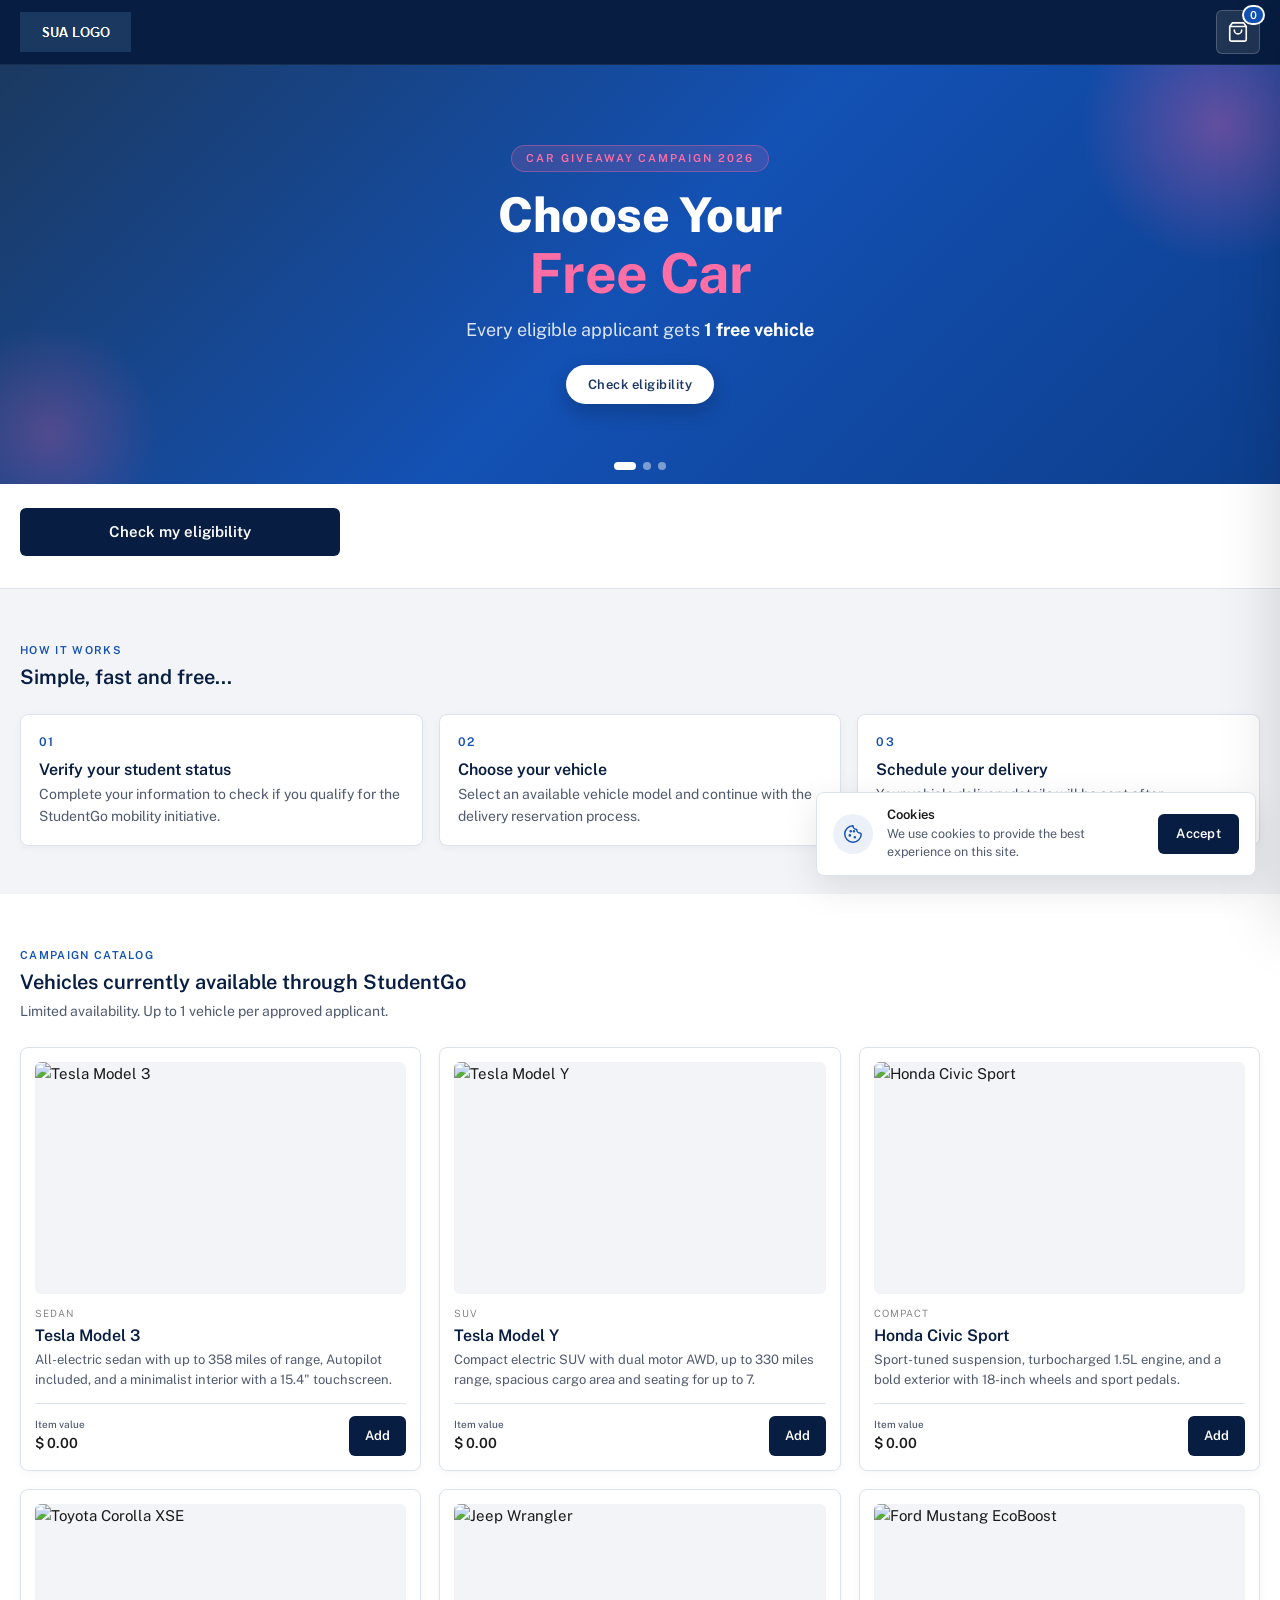
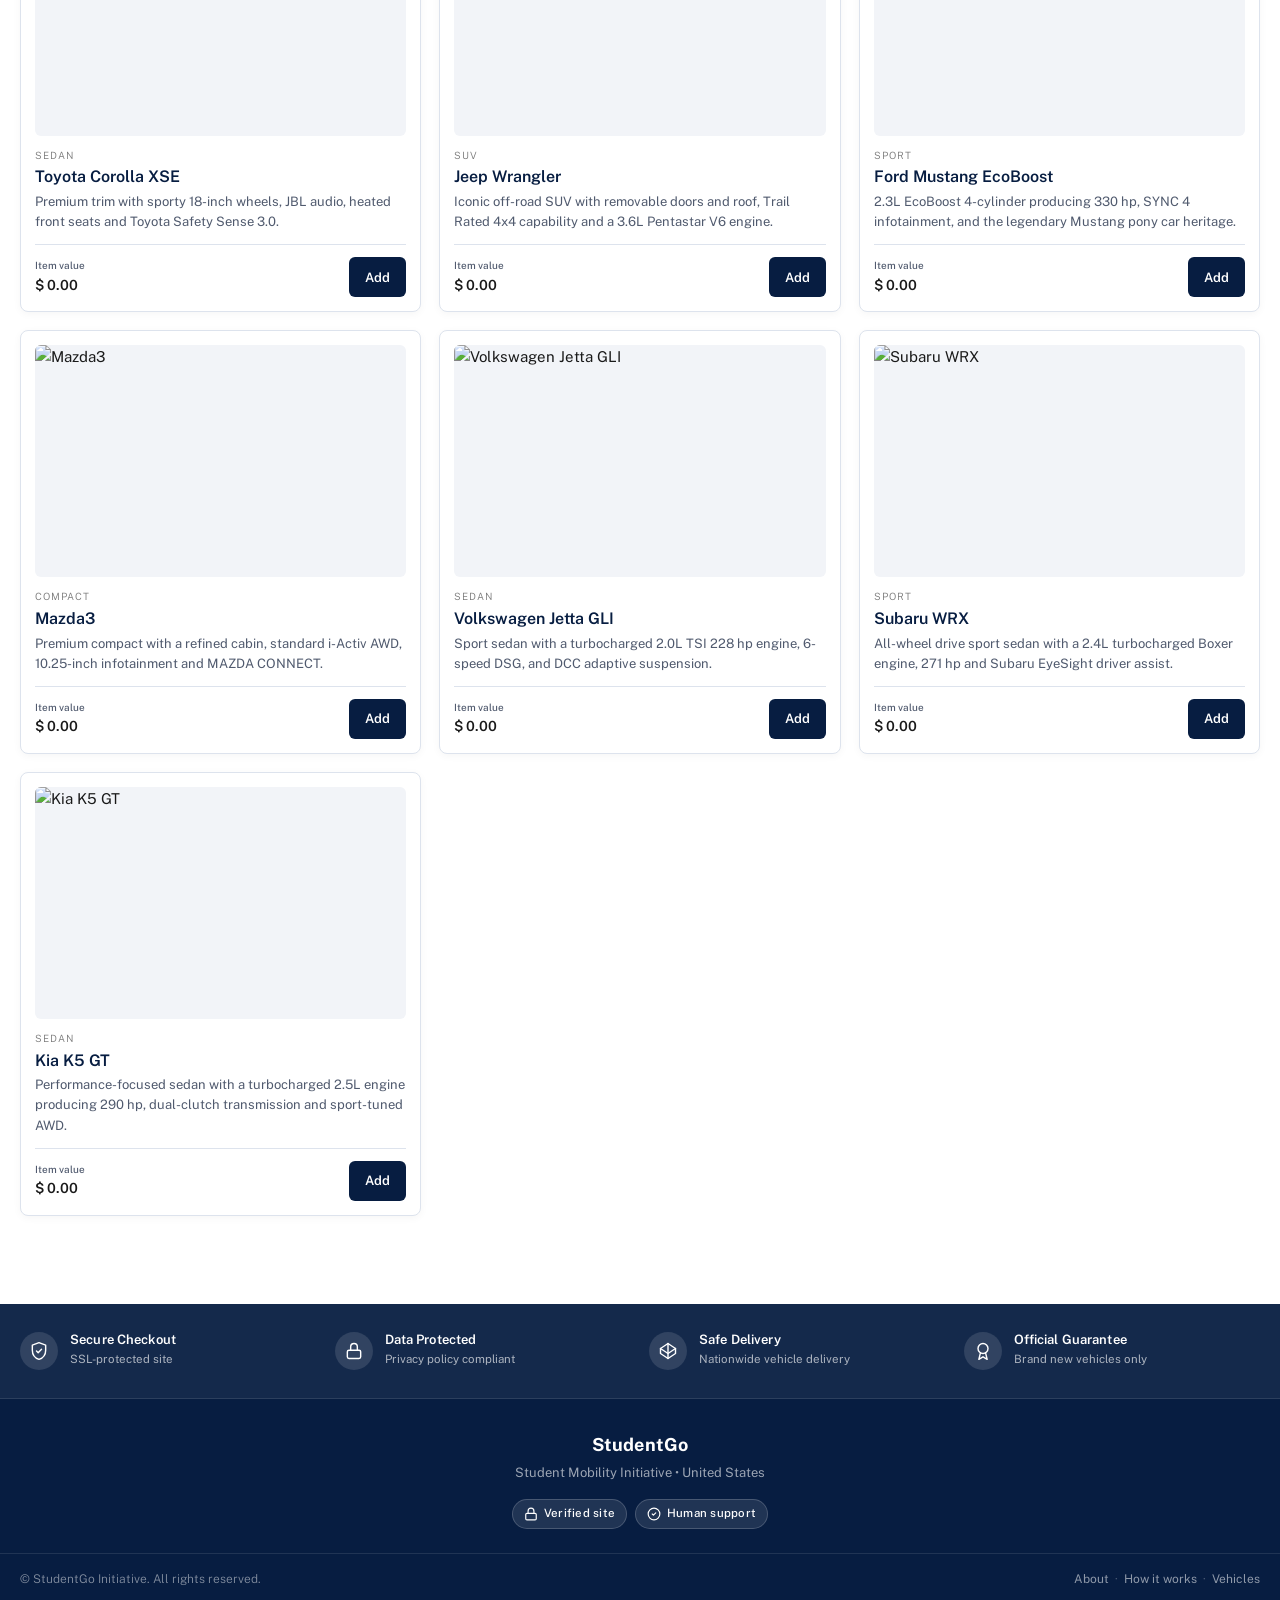
==== commit f1f97906: "Update index.html" ====
--- a/index.html
+++ b/index.html
@@ -268,7 +268,7 @@
     <!-- Bottom bar -->
     <div class="footer-bottom">
       <div class="container footer-bottom-inner">
-        <p class="footer-copy">© Auto Campaign LLC. All rights reserved.</p>
+        <p class="footer-copy">© StudentGo Initiative. All rights reserved.</p>
         <div class="footer-links">
           <a href="#about">About</a>
           <span>·</span>
